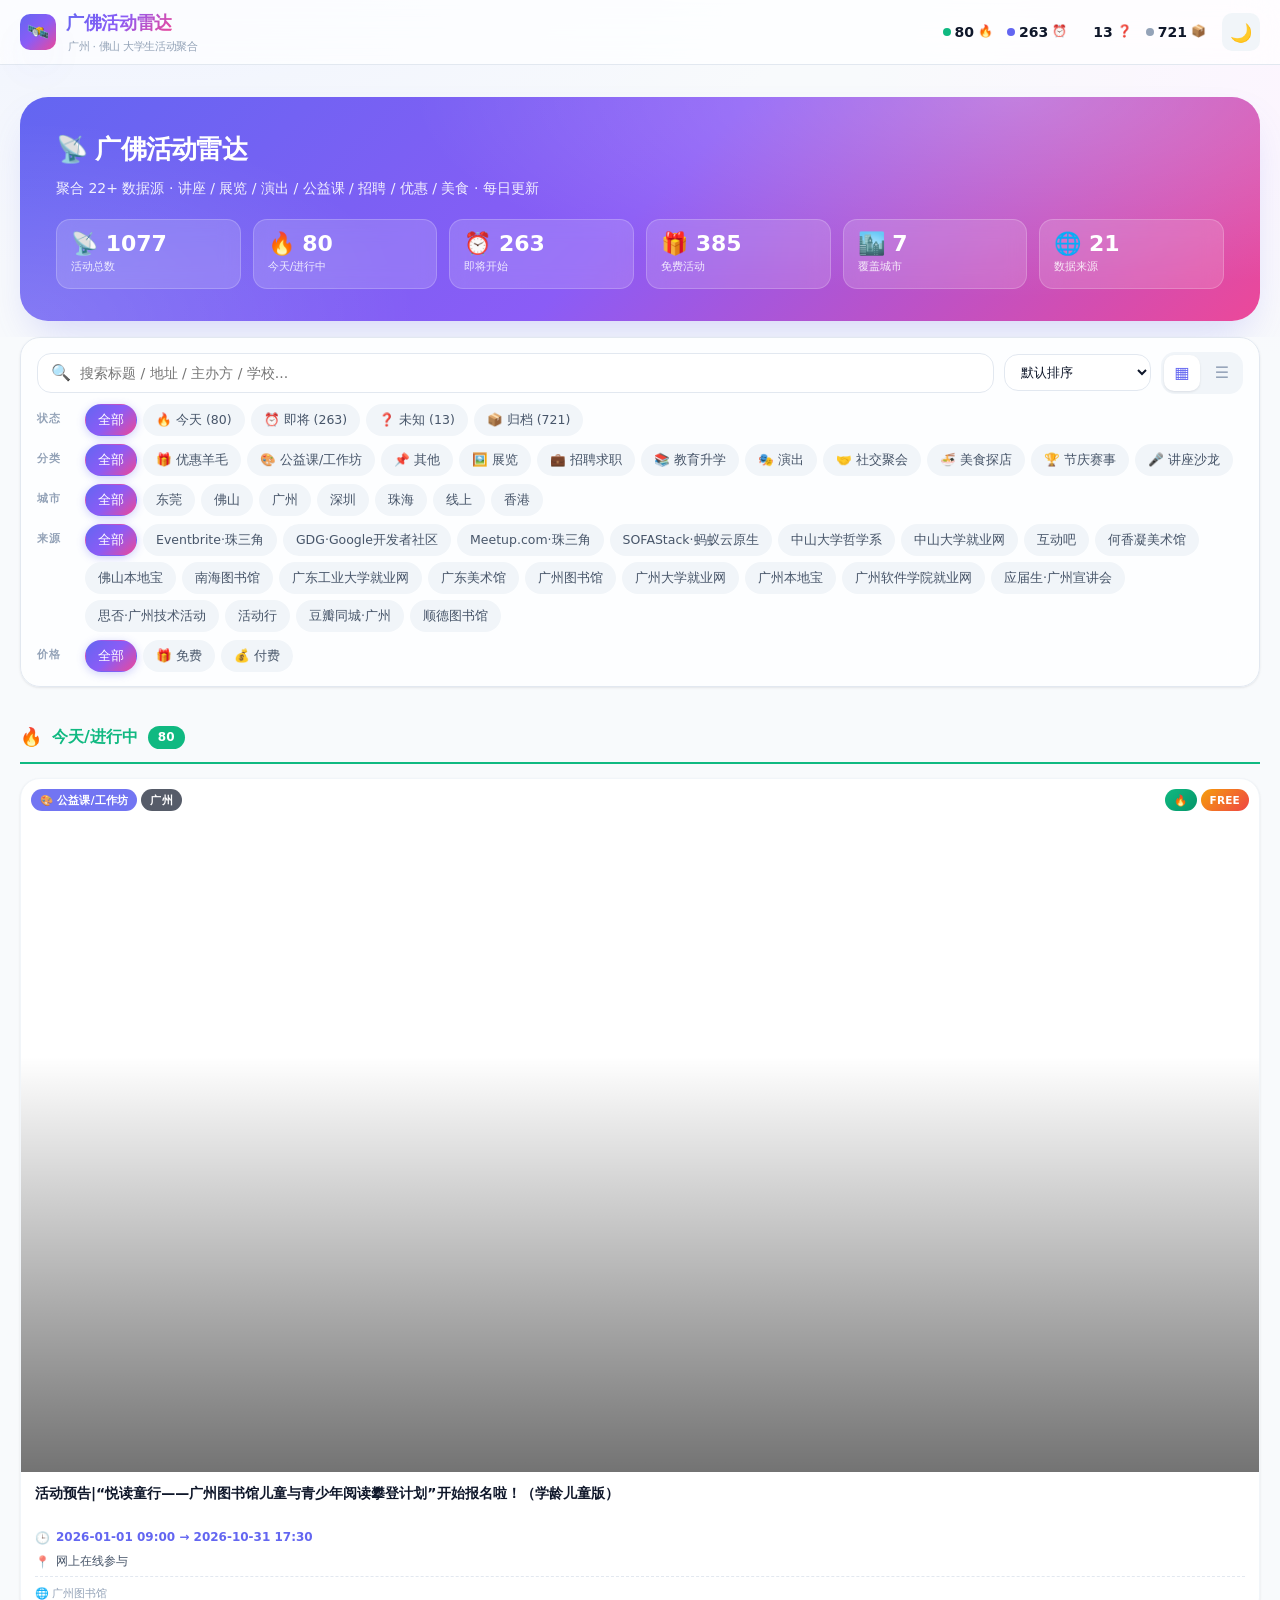
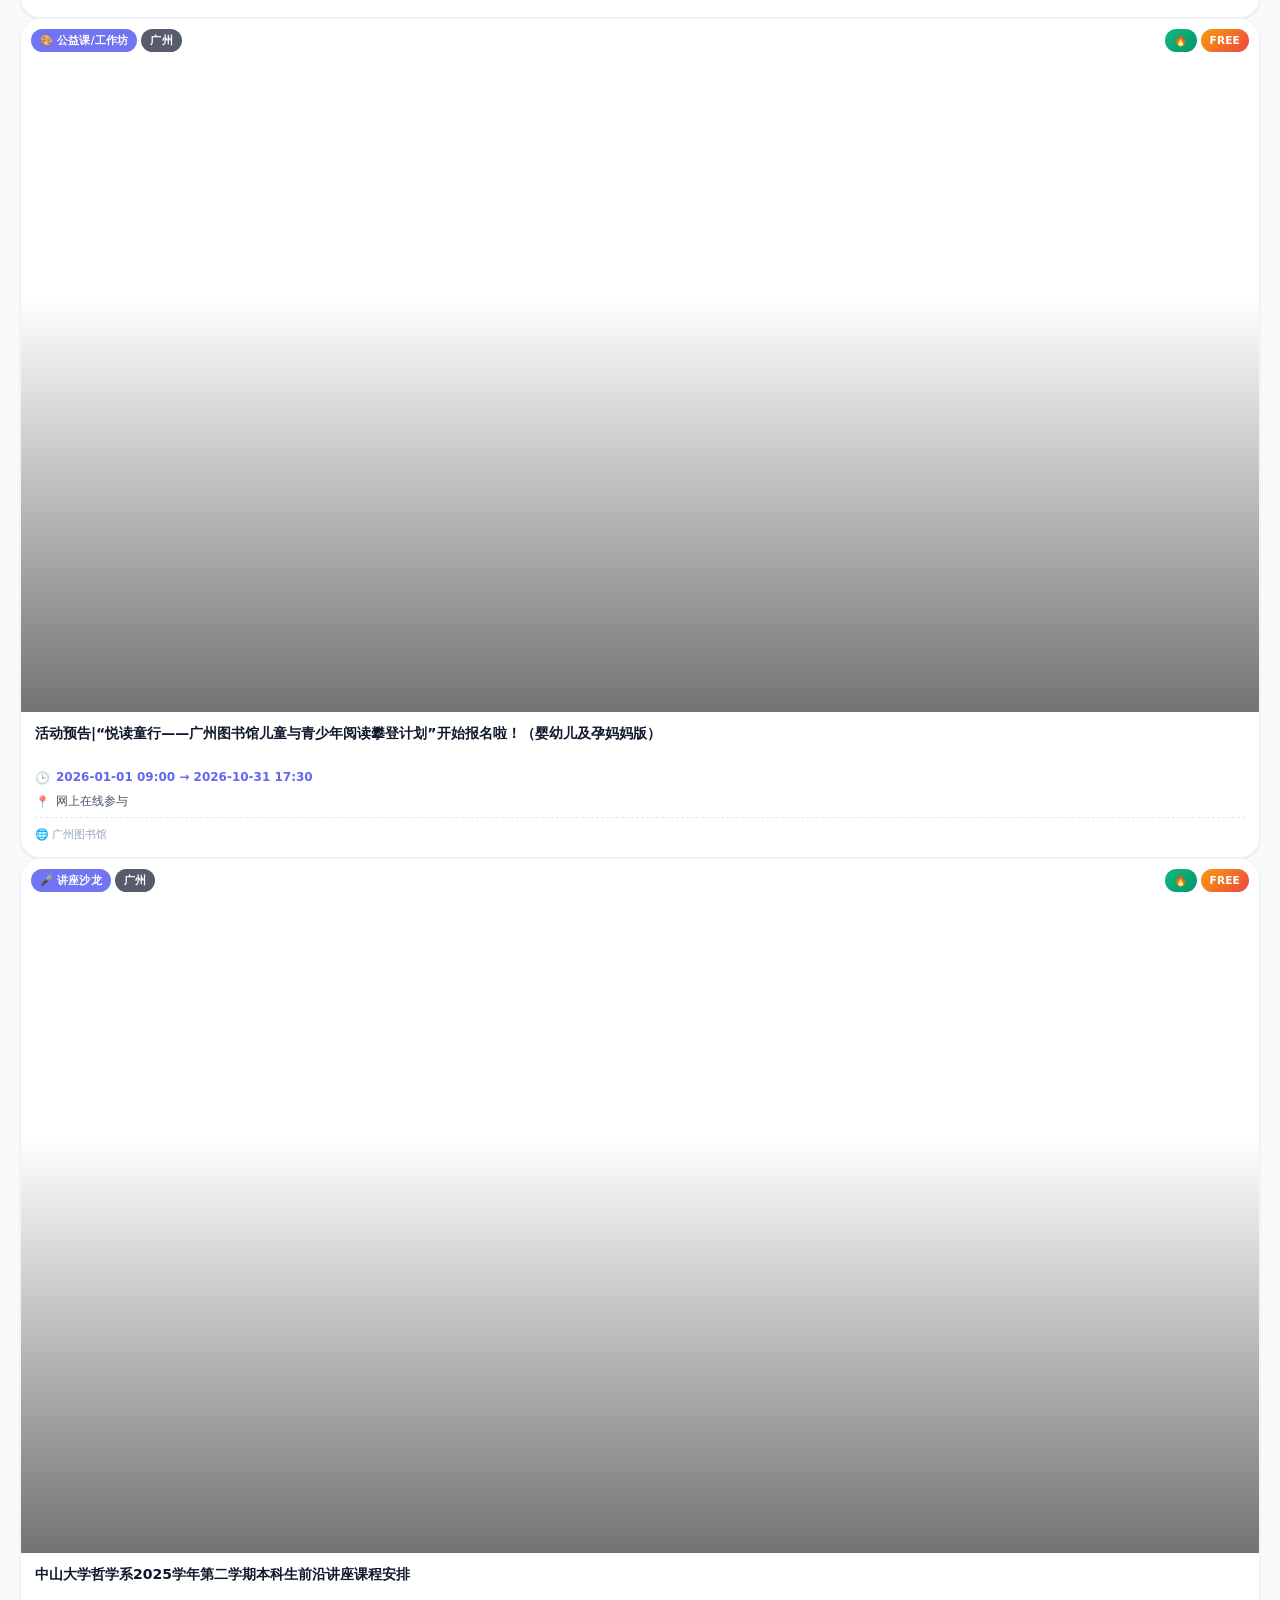
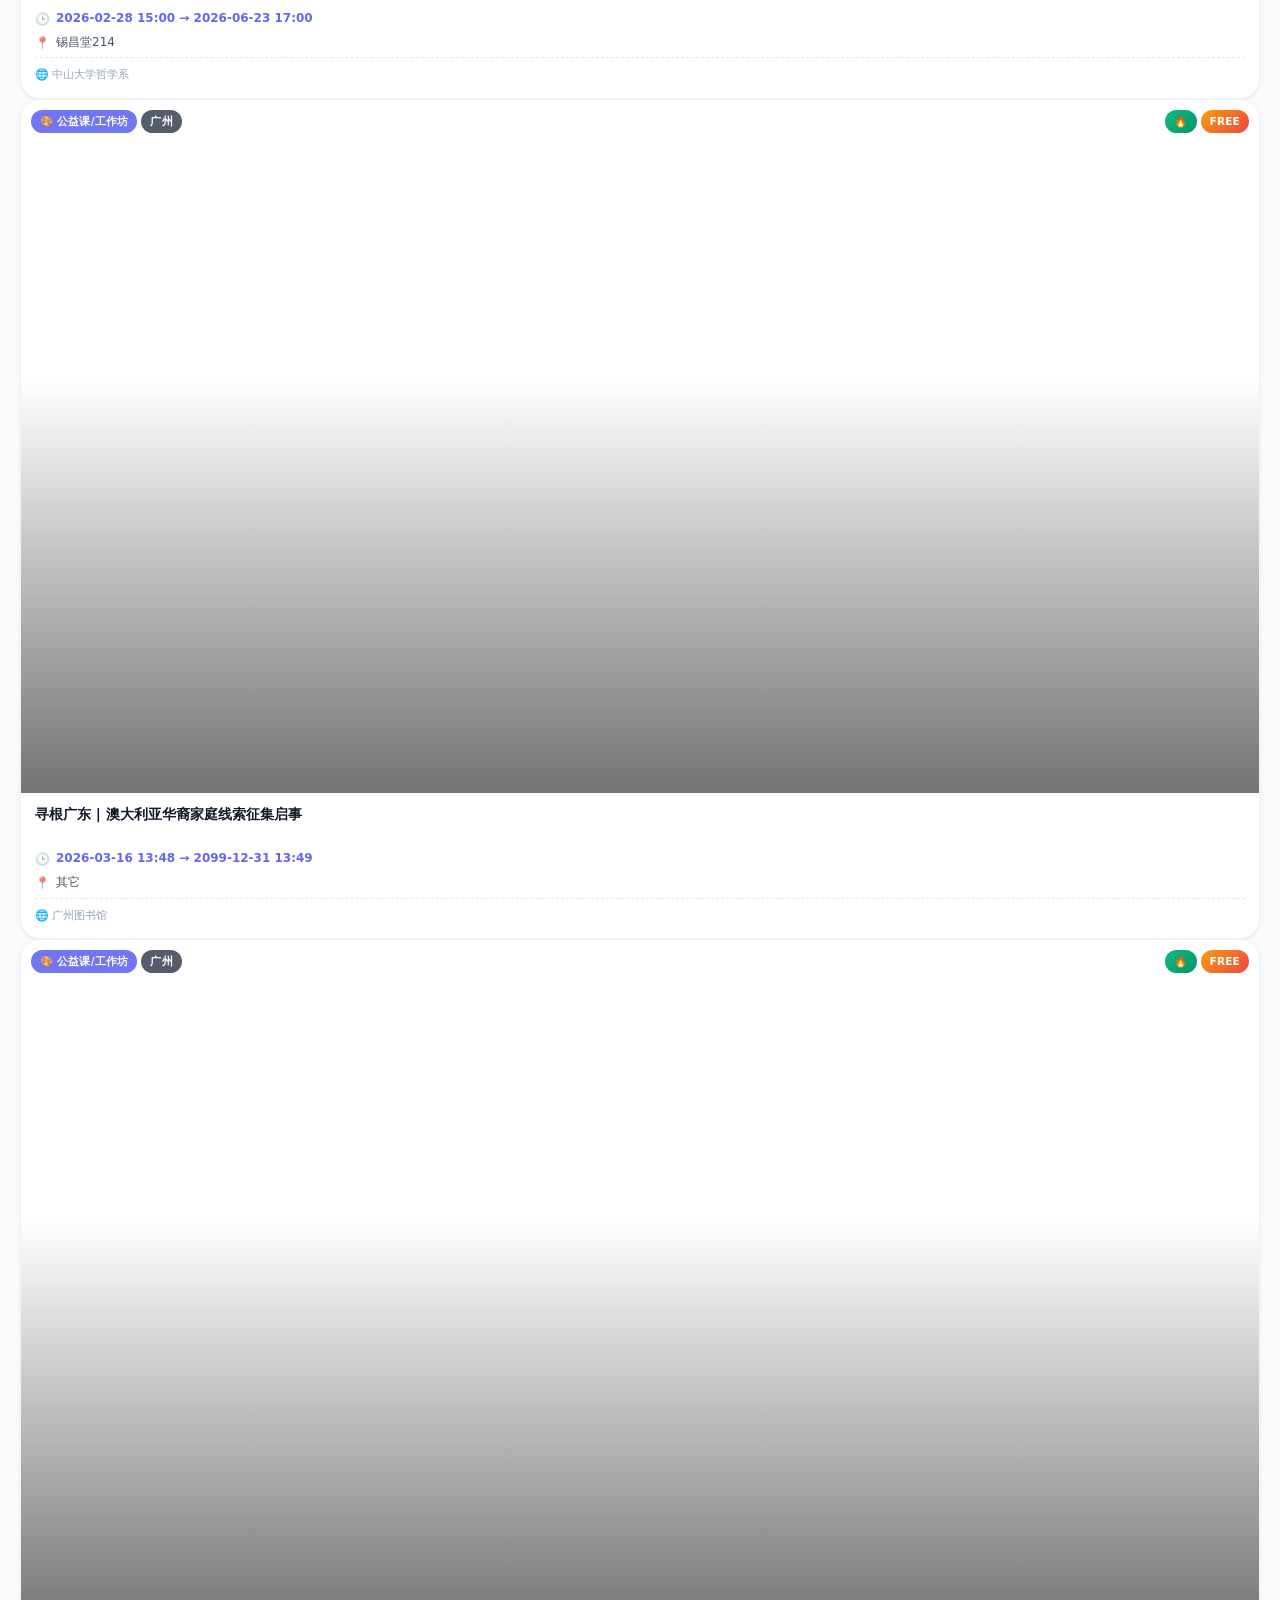
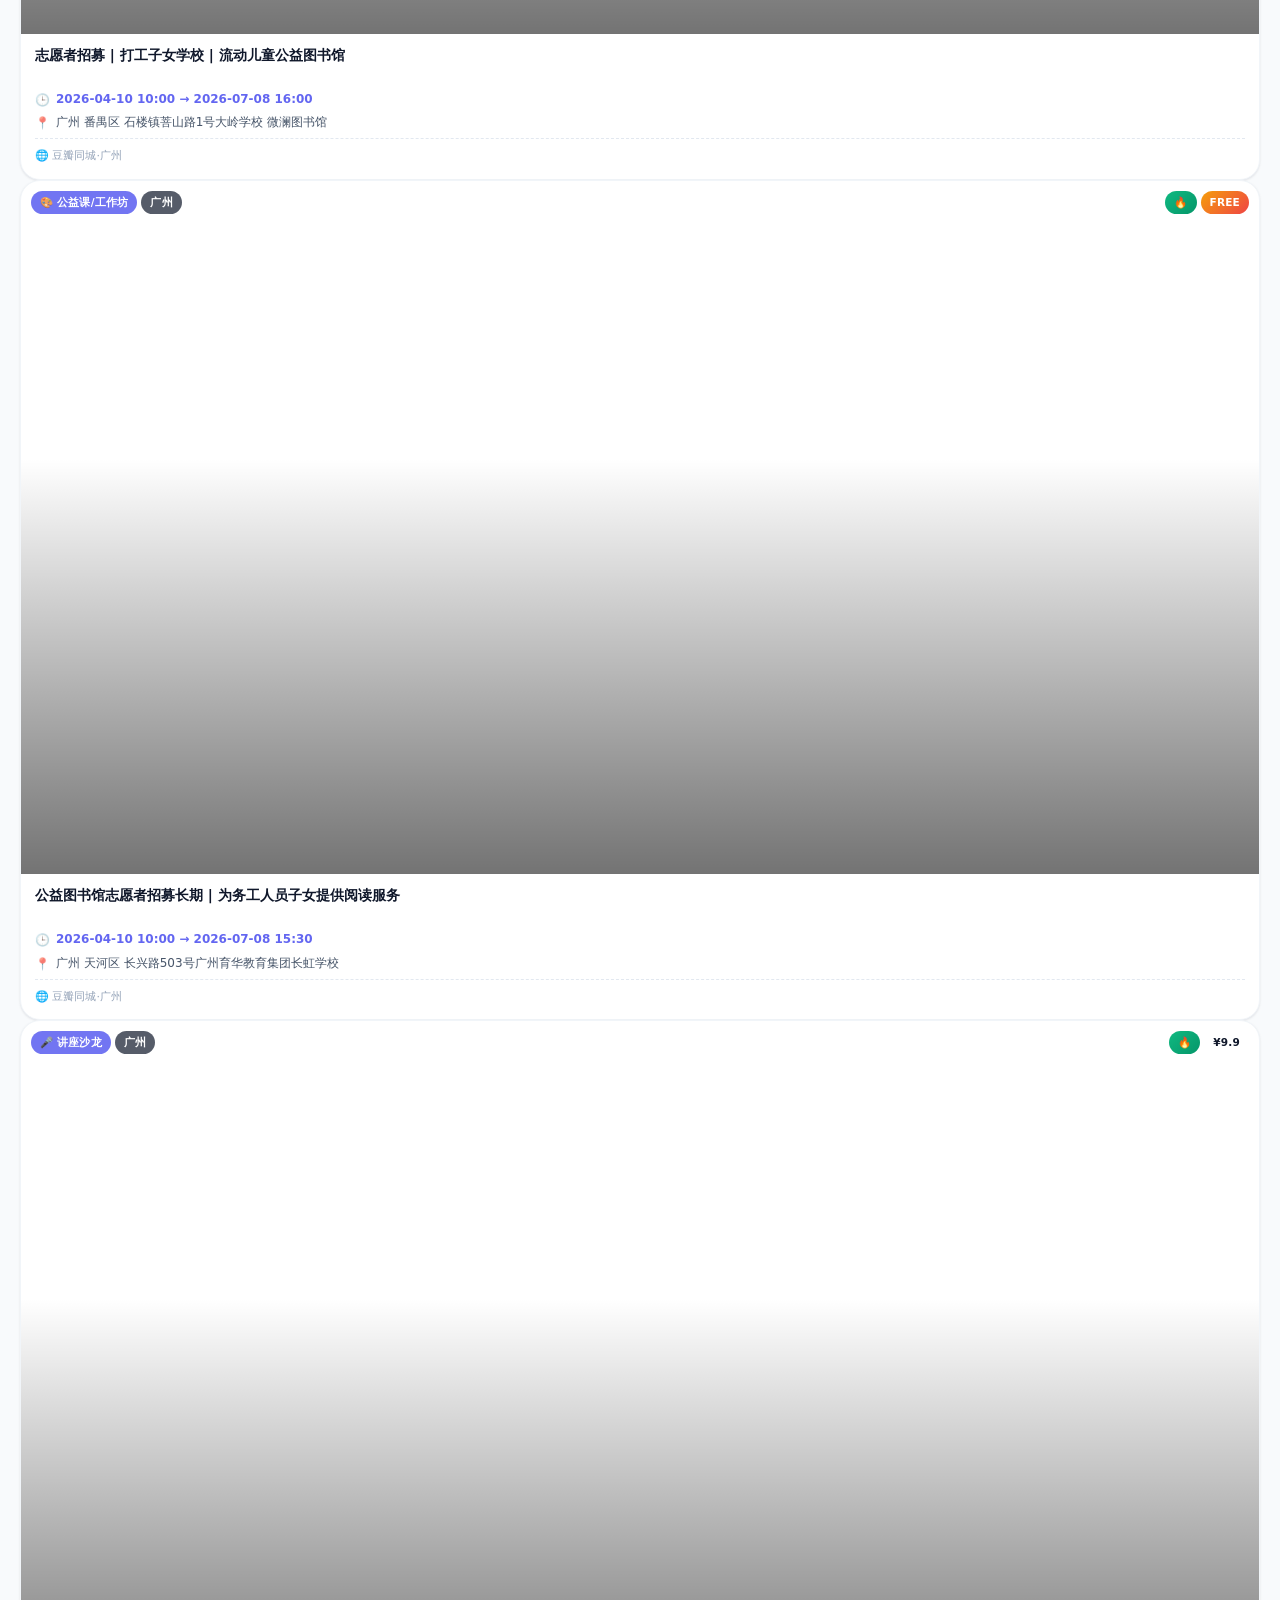
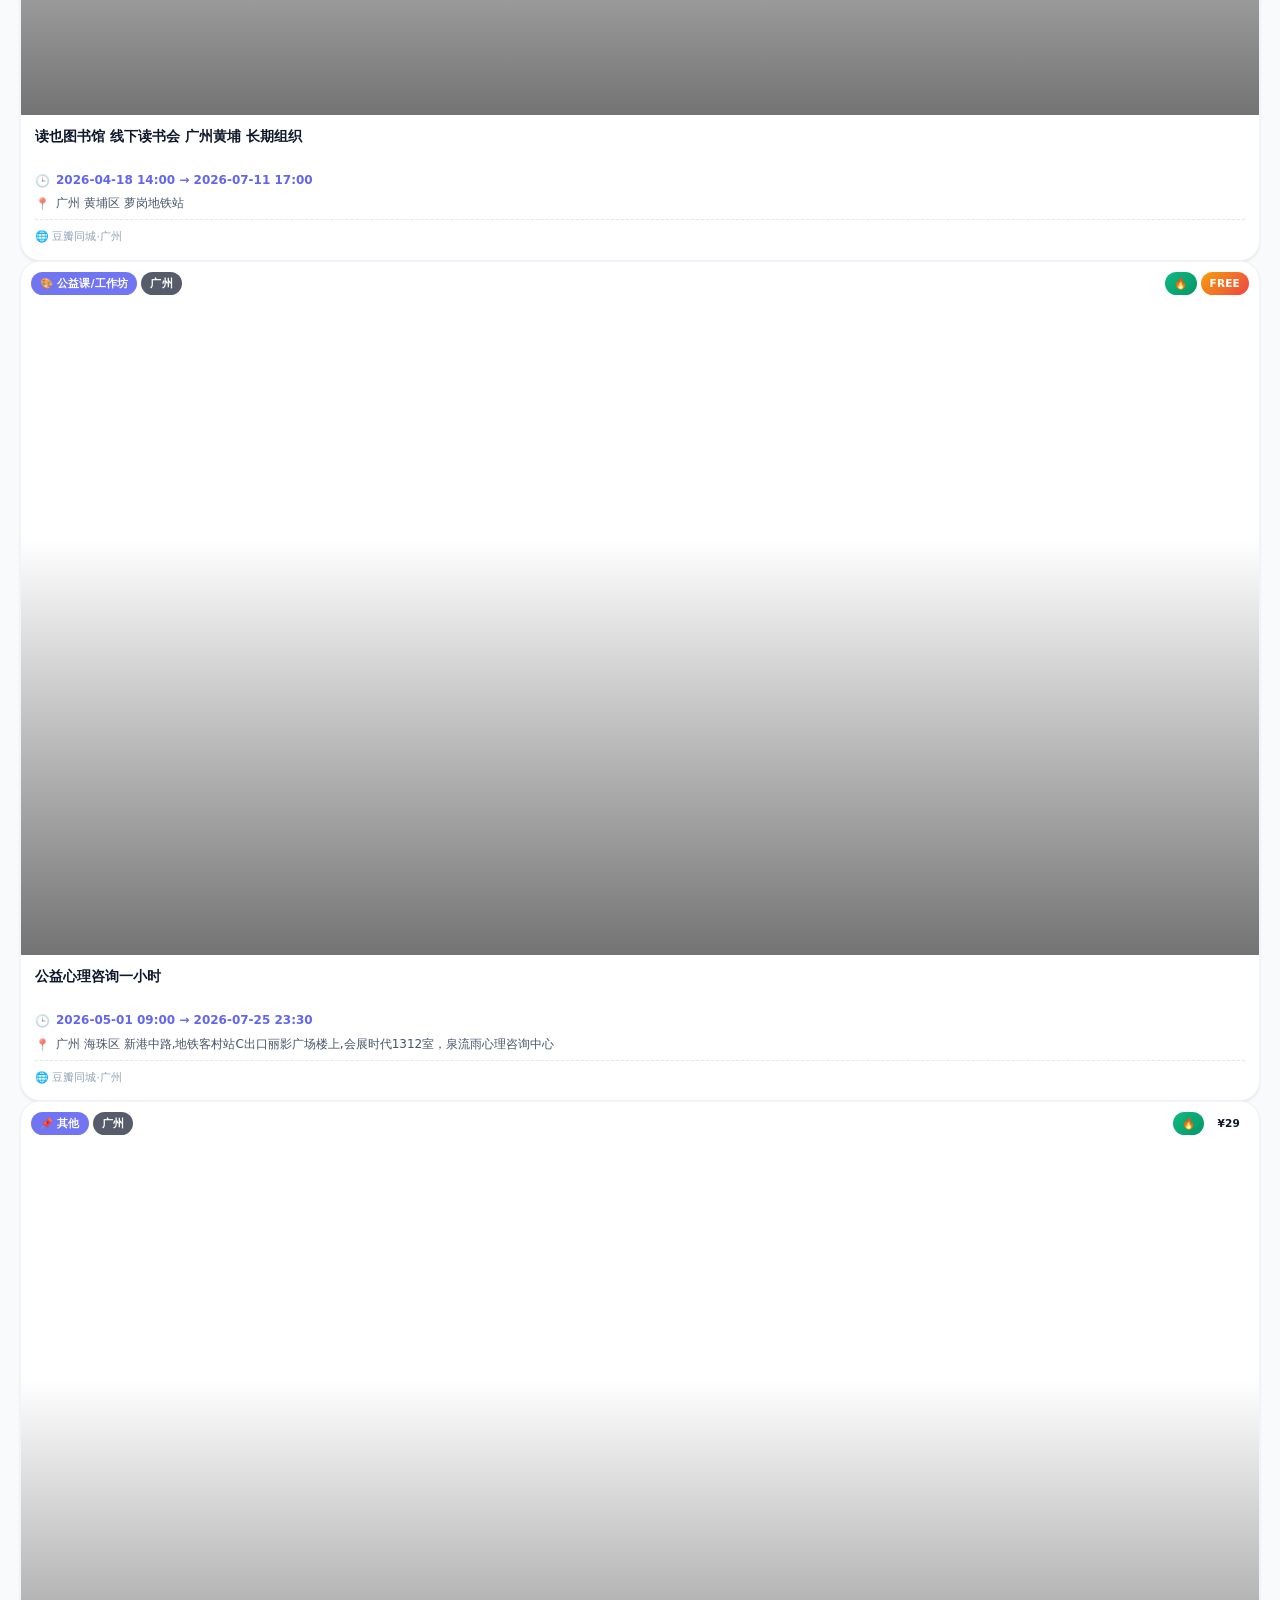
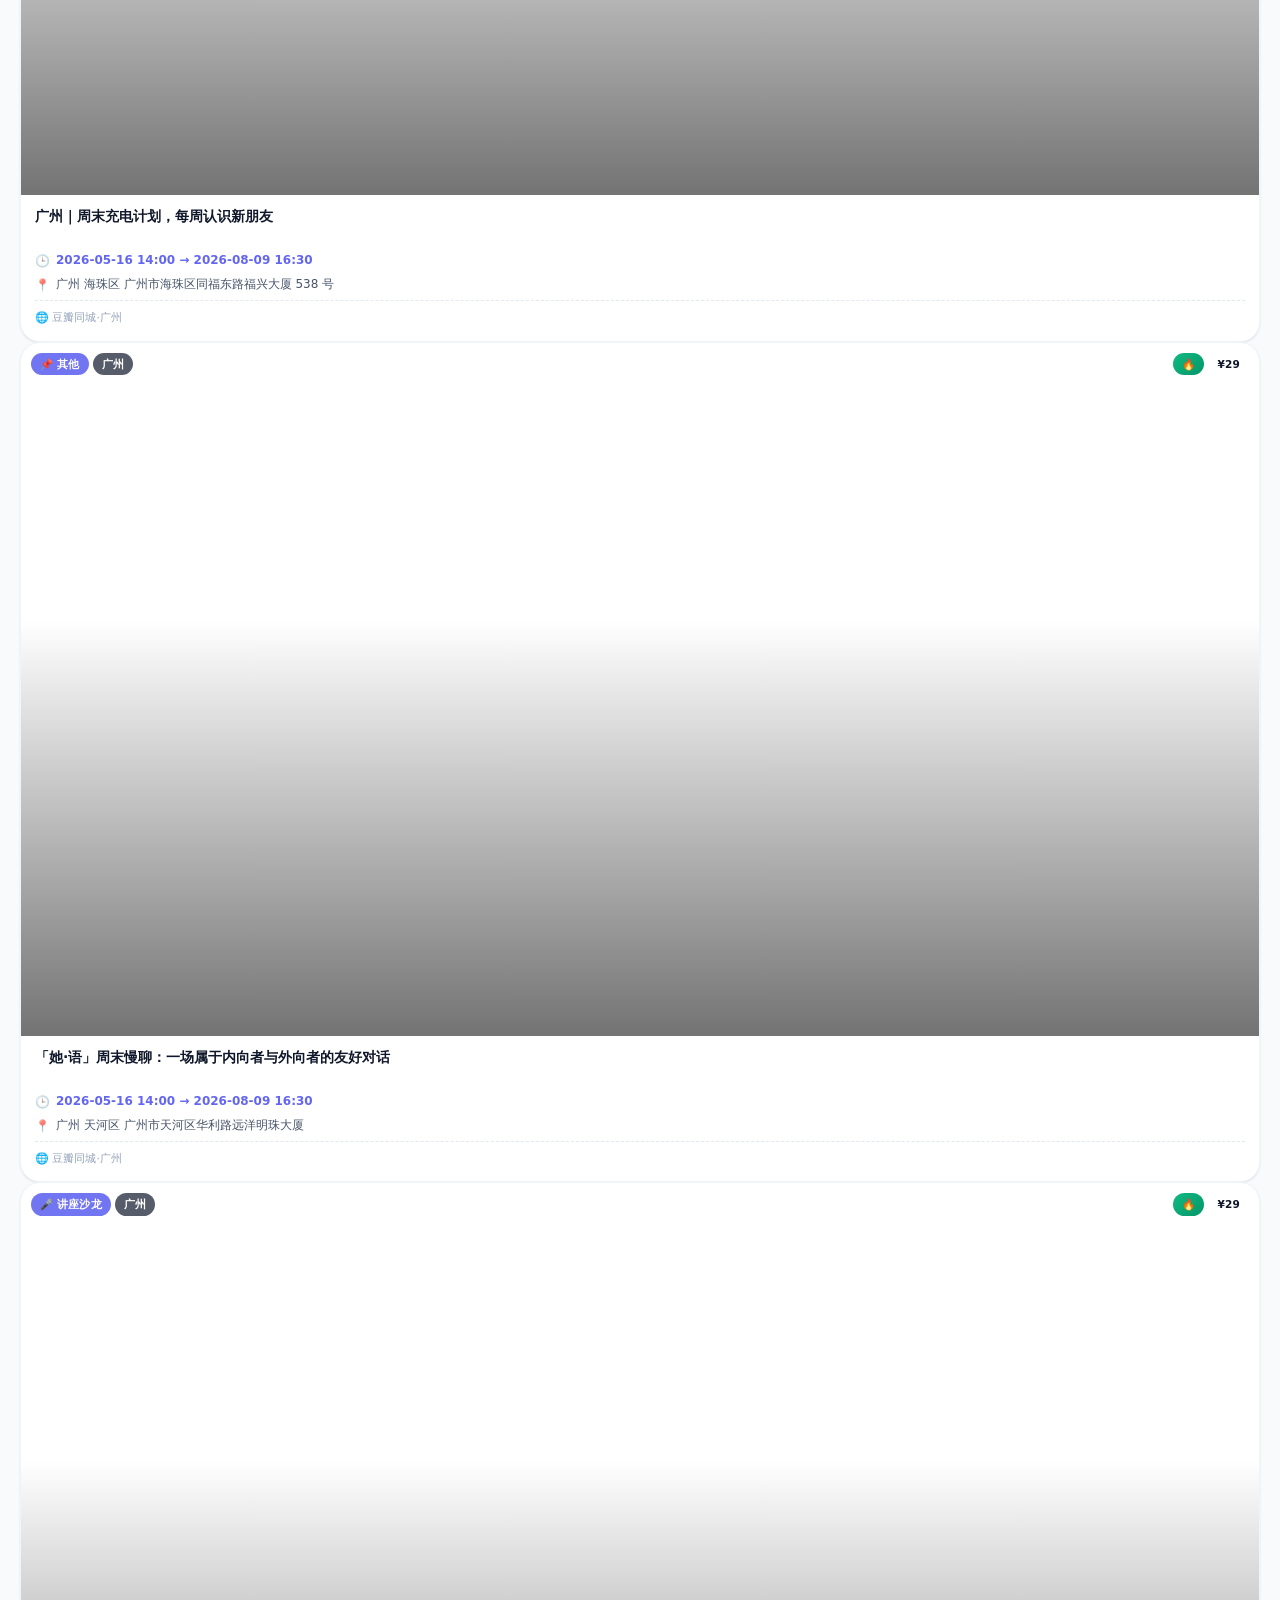
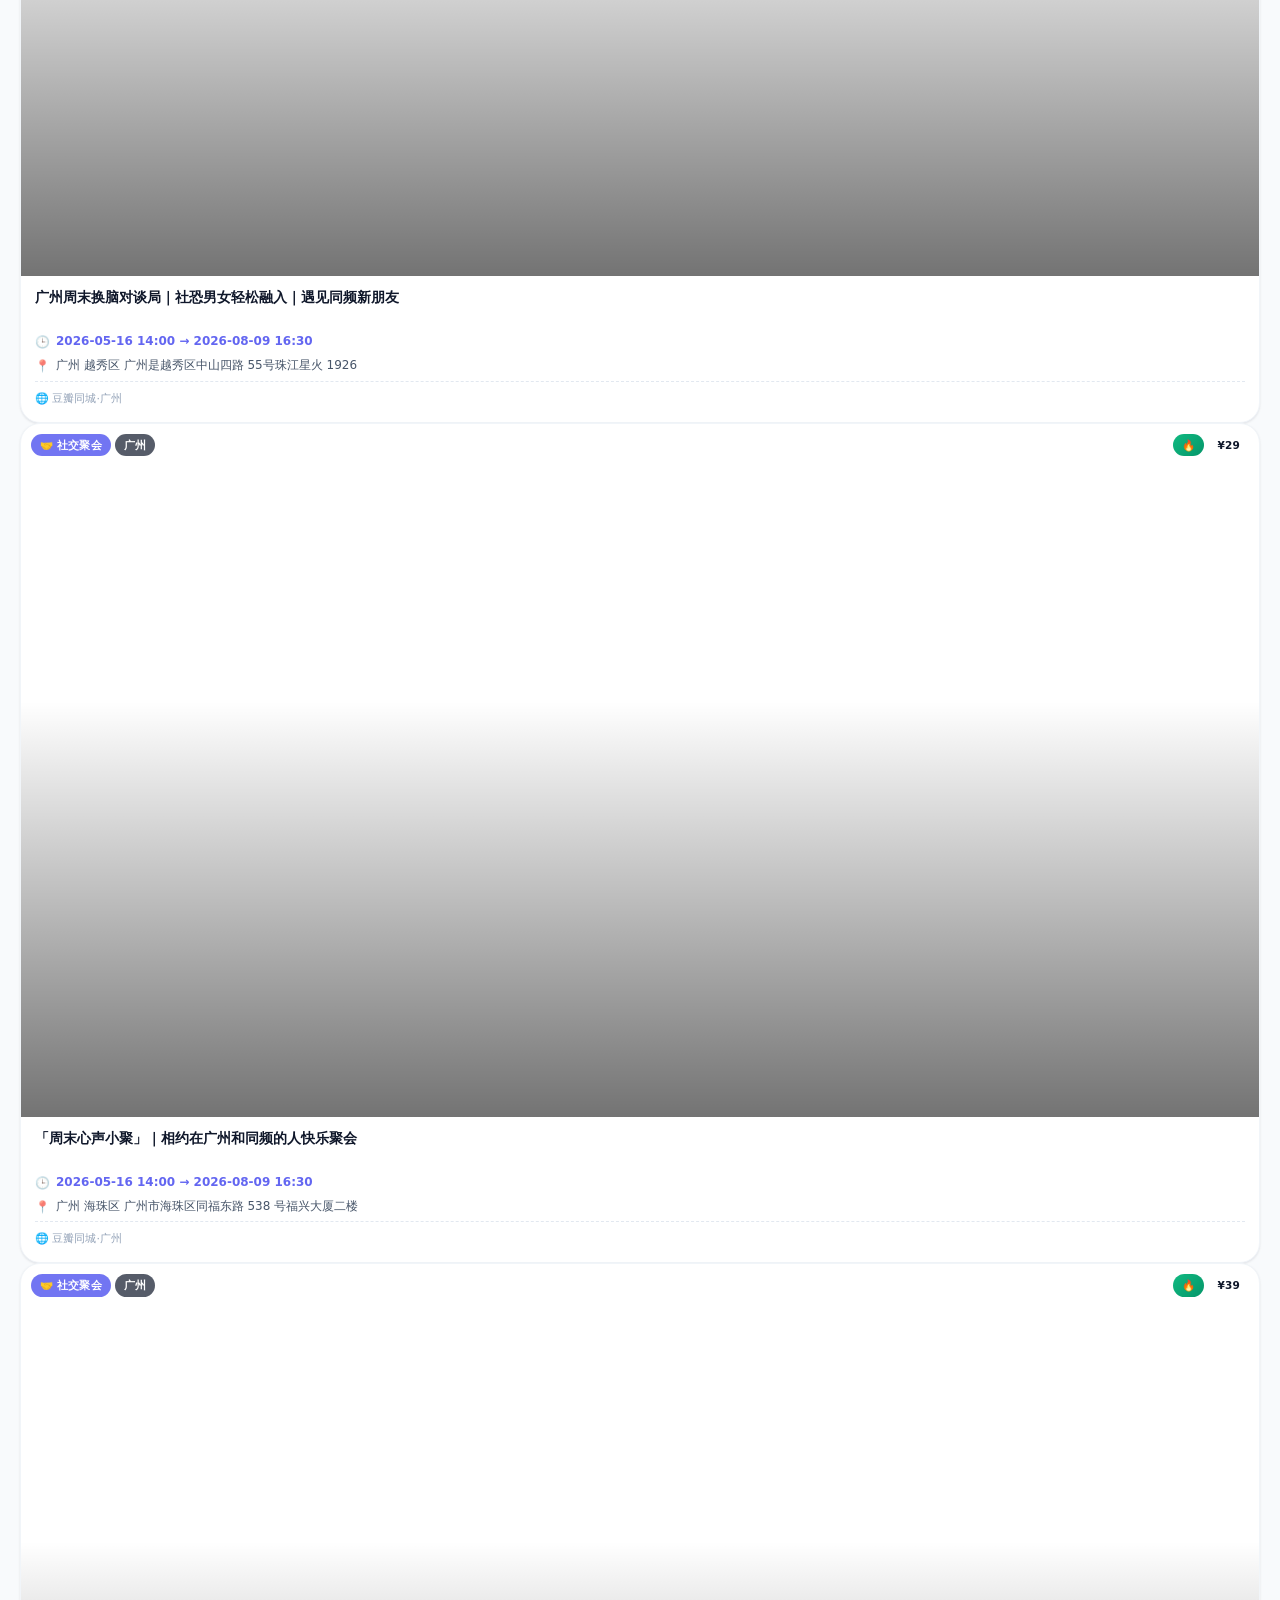
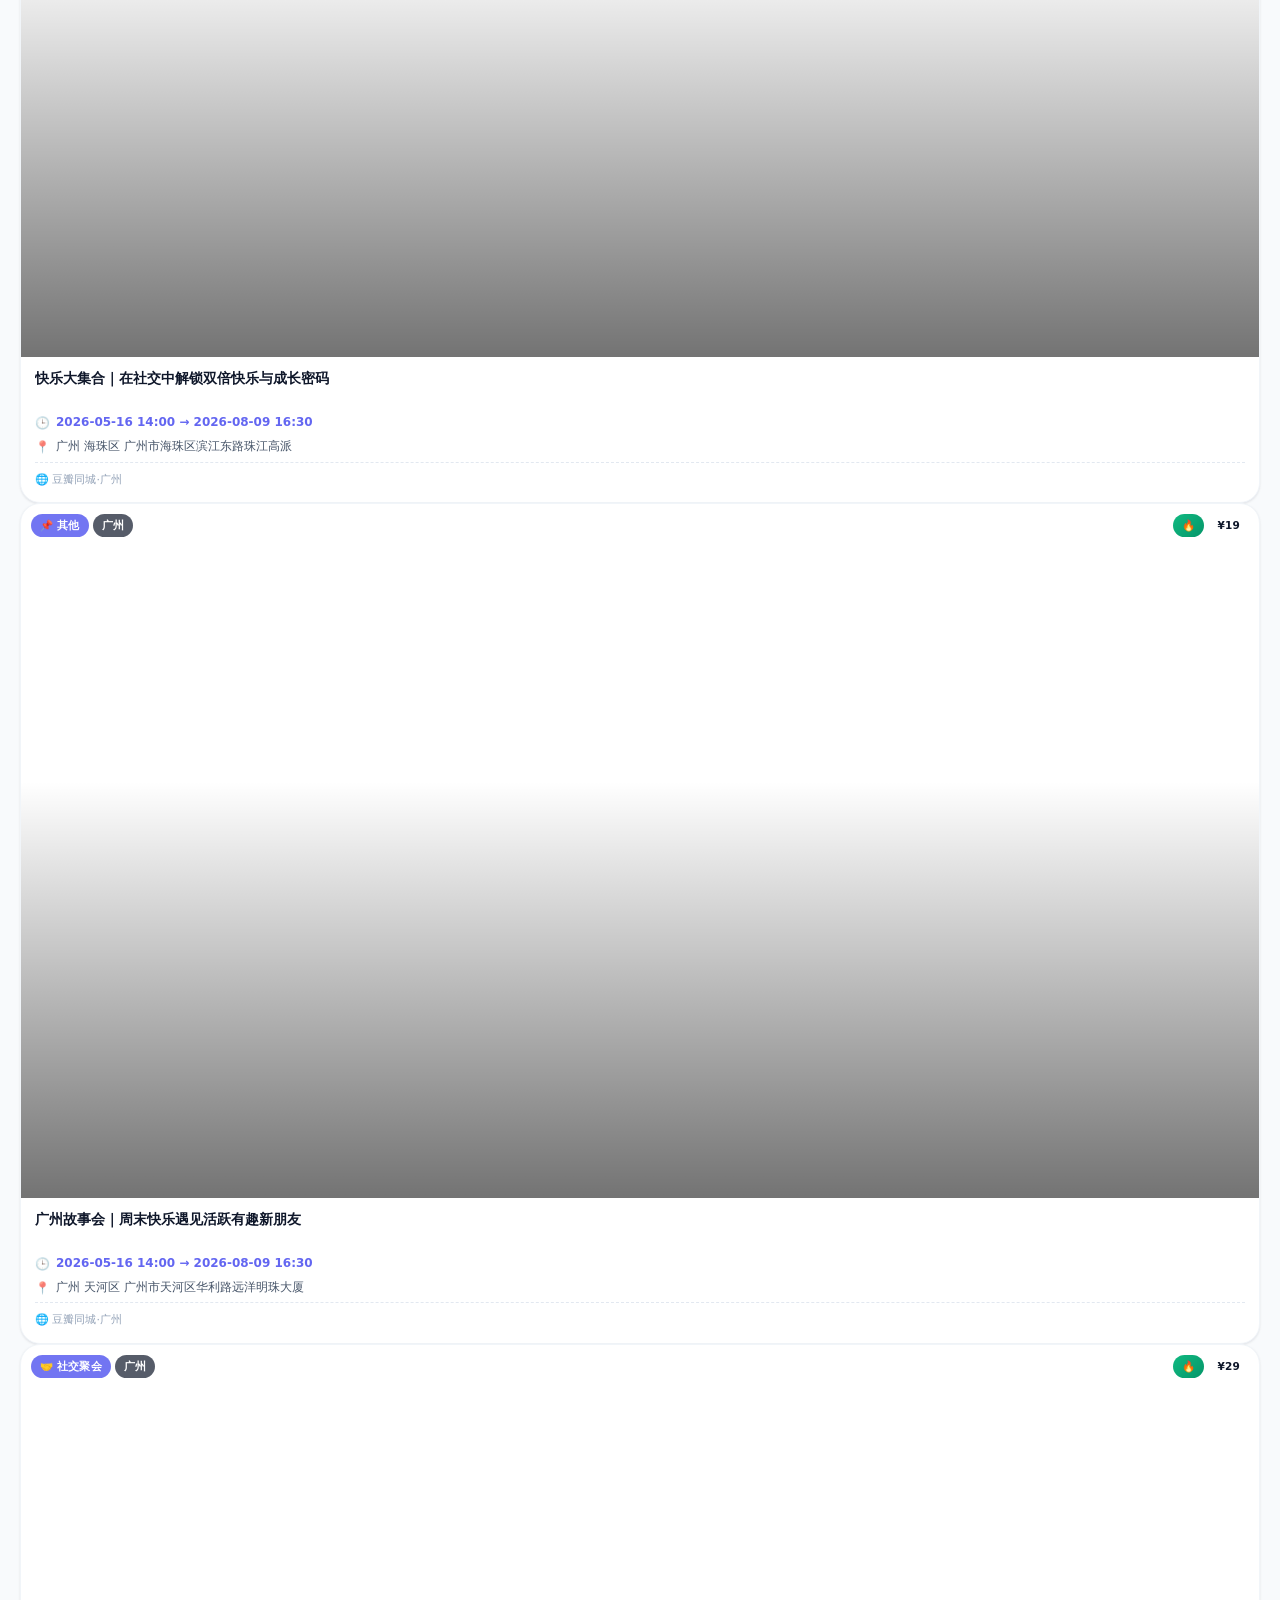
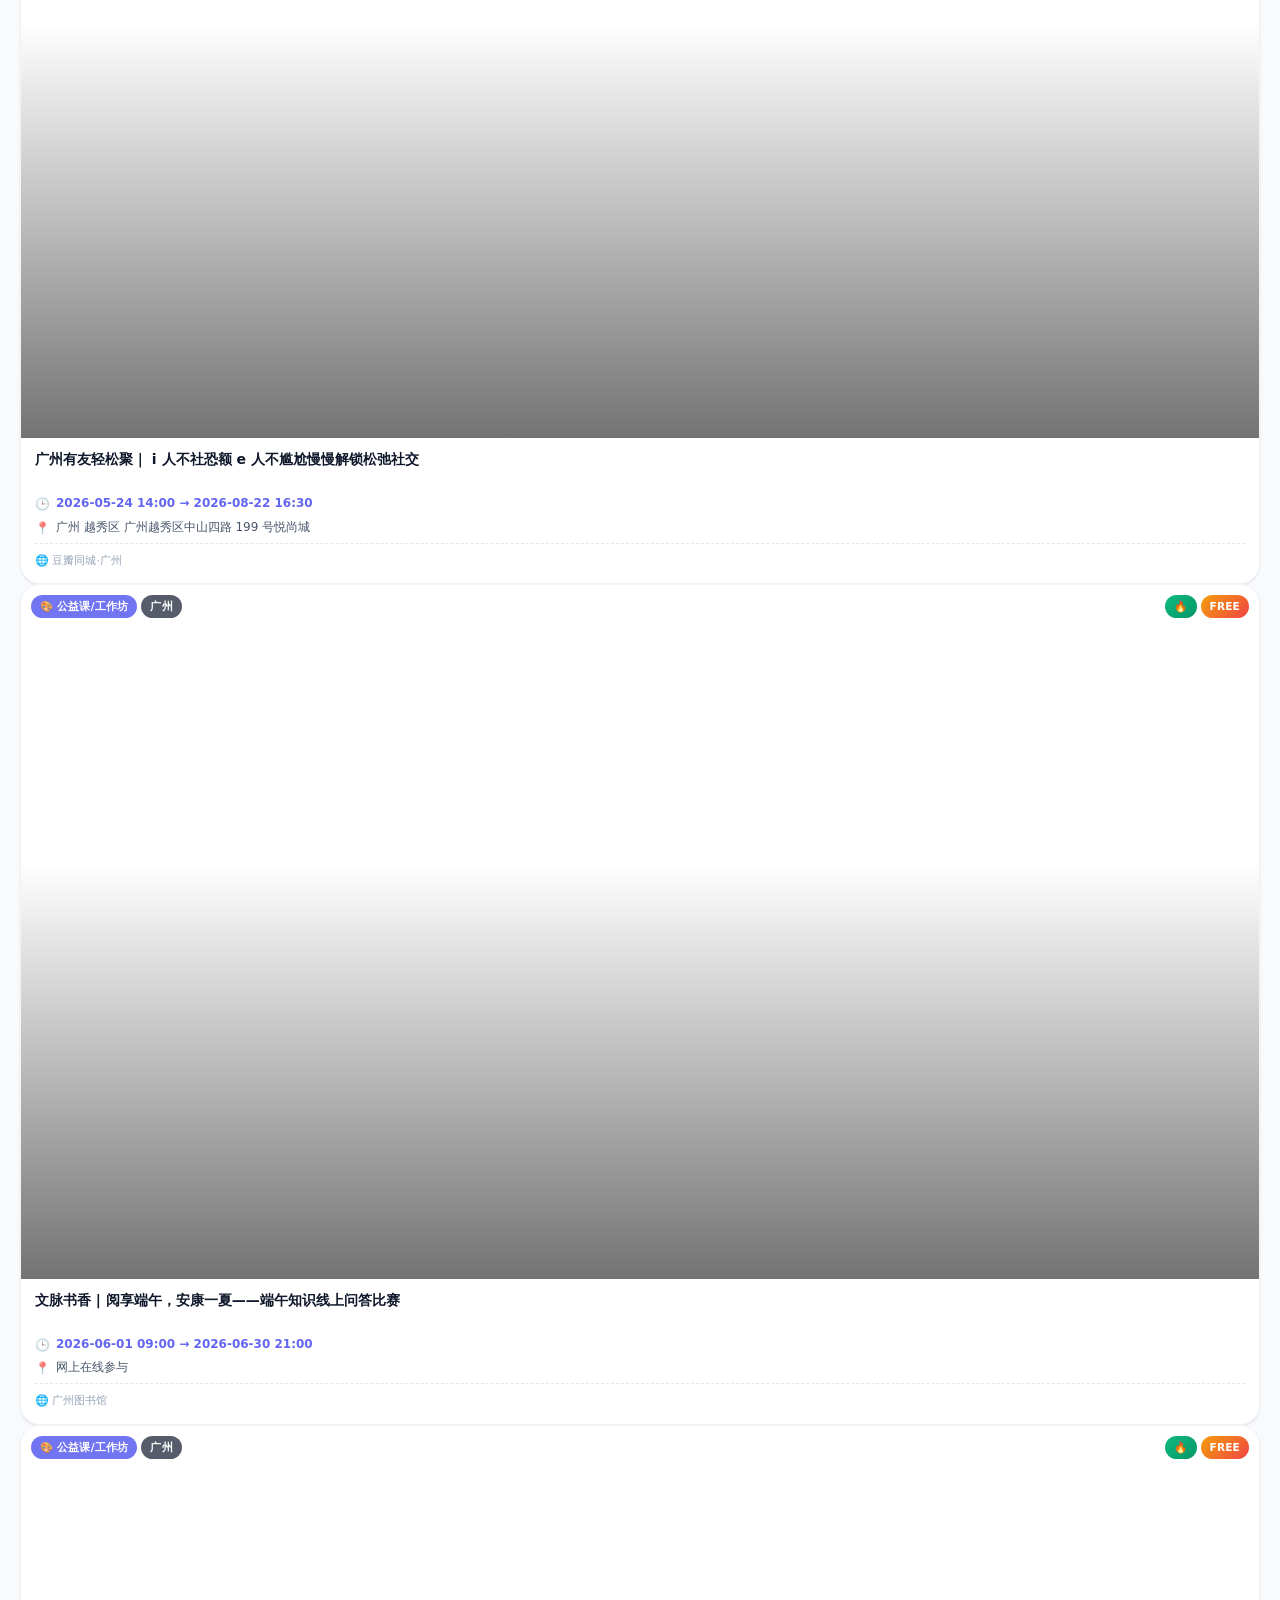
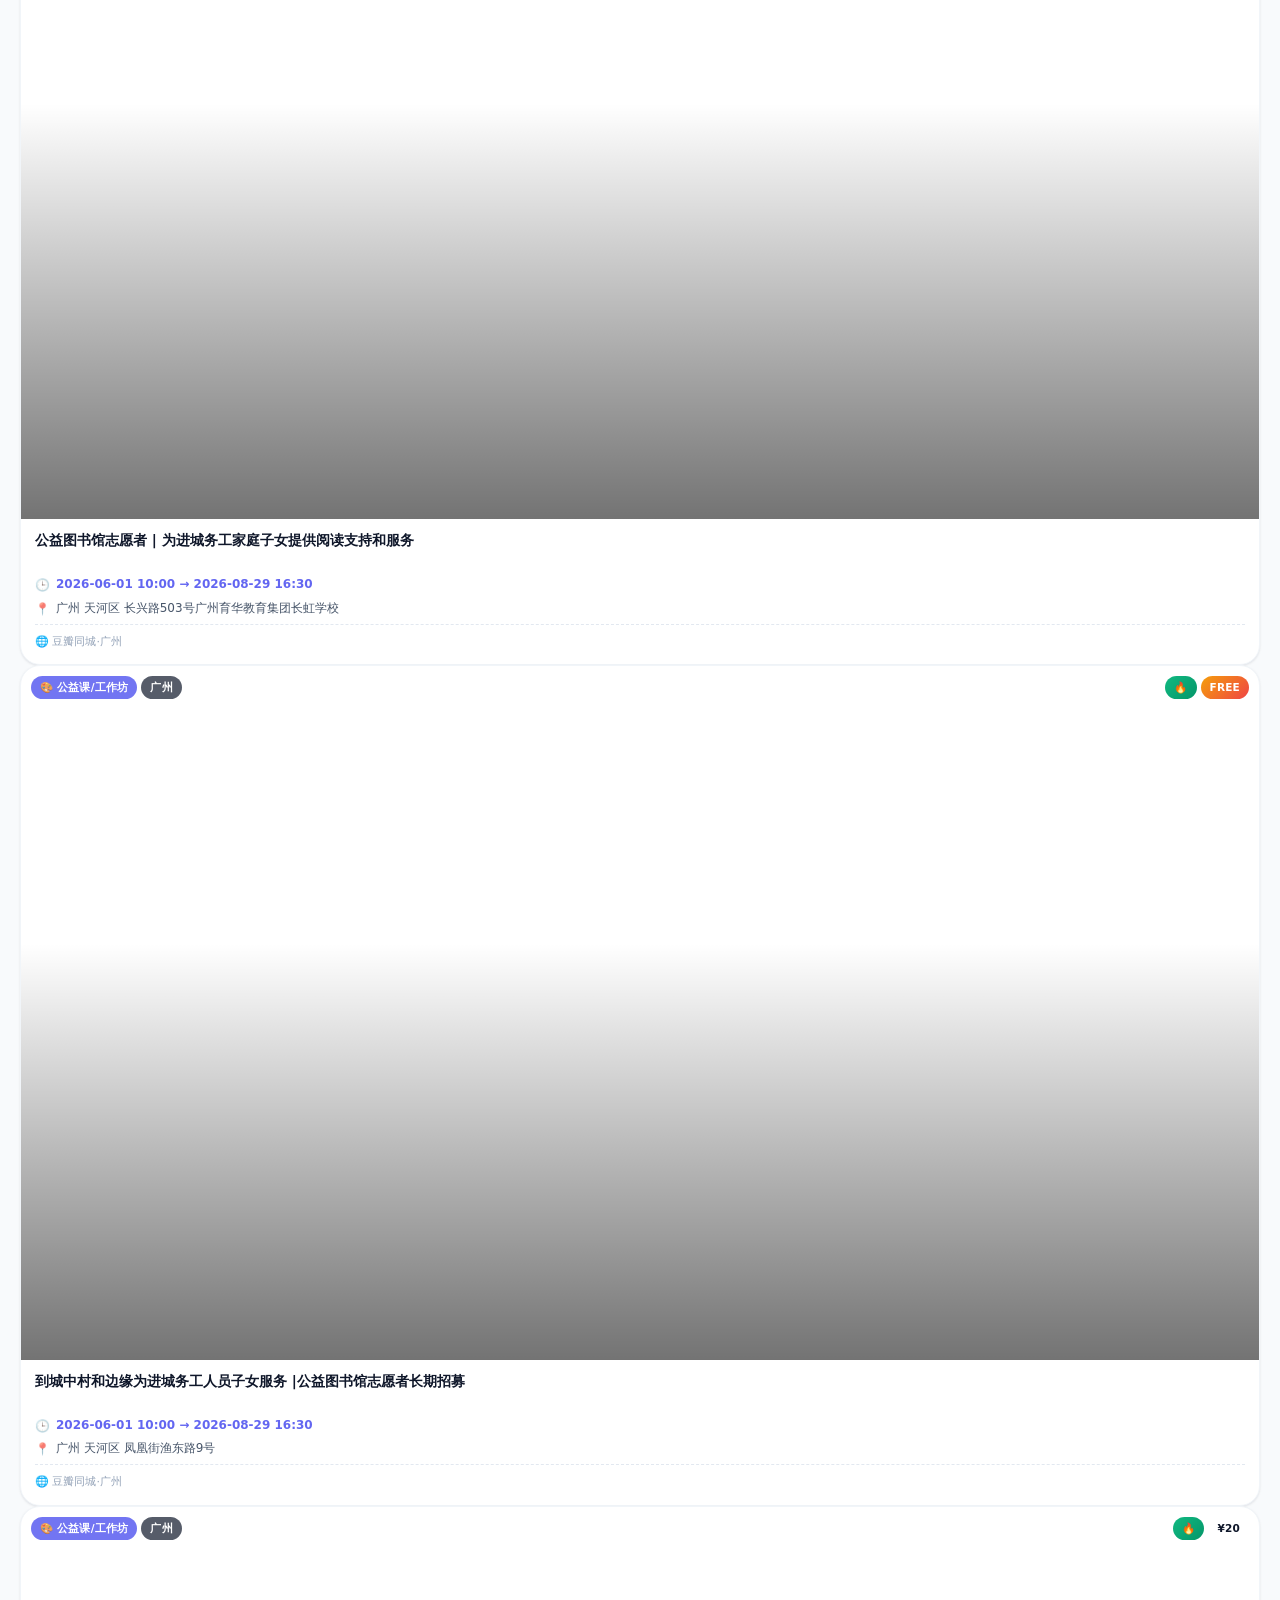
==== public/index.html @ 86159c34 "chore: 更新活动数据并添加本地开发服务 1. 新增本地开发服务器serve.py，支持端口自动避让、静态文件服务 2. 新增数据同步脚本sync_data.py，实现活动数据合并与静态资源分发 " ====
<!DOCTYPE html>
<html lang="zh-CN">
<head>
<meta charset="utf-8">
<meta name="viewport" content="width=device-width, initial-scale=1, viewport-fit=cover">
<meta name="theme-color" content="#6366f1">
<meta name="description" content="广州佛山大学生活动聚合雷达 - 讲座 / 展览 / 演出 / 公益课 / 招聘 / 优惠 一站搞定">
<title>广佛活动雷达 · 广州佛山大学生活动聚合</title>
<link rel="icon" href="assets/icons/favicon.svg" type="image/svg+xml">
<link rel="apple-touch-icon" href="assets/icons/icon-192.png">
<link rel="manifest" href="manifest.webmanifest">
<link rel="stylesheet" href="css/style.css">
</head>
<body>

<!-- ============ Header ============ -->
<header class="header" id="header">
  <div class="header-inner">
    <div class="brand">
      <div class="brand-logo">🛰️</div>
      <div>
        <span class="brand-text">广佛活动雷达</span>
        <div class="brand-sub">广州 · 佛山 大学生活动聚合</div>
      </div>
    </div>
    <div class="header-stats" id="headerStats"></div>
    <button class="theme-toggle" id="themeToggle" aria-label="切换主题">🌙</button>
  </div>
</header>

<!-- ============ Hero ============ -->
<section class="hero">
  <div class="hero-card">
    <h1 class="hero-title">📡 广佛活动雷达</h1>
    <p class="hero-sub">聚合 22+ 数据源 · 讲座 / 展览 / 演出 / 公益课 / 招聘 / 优惠 / 美食 · 每日更新</p>
    <div class="hero-stats" id="heroStats"></div>
  </div>
</section>

<!-- ============ Toolbar ============ -->
<div class="toolbar">
  <div class="toolbar-inner">
    <div class="search-row">
      <div class="search-wrap">
        <span class="search-icon">🔍</span>
        <input class="search" id="search" placeholder="搜索标题 / 地址 / 主办方 / 学校..." autocomplete="off">
        <button class="search-clear" id="searchClear" aria-label="清空">✕</button>
      </div>
      <select class="sort-select" id="sortSelect">
        <option value="default">默认排序</option>
        <option value="time-asc">时间 ↑ (近→远)</option>
        <option value="time-desc">时间 ↓ (远→近)</option>
        <option value="price-asc">价格 ↑ (免费优先)</option>
        <option value="title">标题 A-Z</option>
      </select>
      <div class="view-toggle">
        <button class="view-btn active" data-view="grid" aria-label="网格视图">▦</button>
        <button class="view-btn" data-view="list" aria-label="列表视图">☰</button>
      </div>
    </div>
    <button class="filter-toggle" id="filterToggle">☰ 筛选</button>
    <div class="filter-grid" id="filterGrid">
      <div class="filter-row">
        <span class="filter-label">状态</span>
        <div class="chips" id="chipsStatus"></div>
      </div>
      <div class="filter-row">
        <span class="filter-label">分类</span>
        <div class="chips" id="chipsCat"></div>
      </div>
      <div class="filter-row">
        <span class="filter-label">城市</span>
        <div class="chips" id="chipsCity"></div>
      </div>
      <div class="filter-row">
        <span class="filter-label">来源</span>
        <div class="chips" id="chipsSrc"></div>
      </div>
      <div class="filter-row">
        <span class="filter-label">价格</span>
        <div class="chips" id="chipsPrice"></div>
      </div>
    </div>
  </div>
</div>

<!-- ============ Main ============ -->
<main class="main">
  <div id="container">
    <div class="loading">
      <div class="spinner"></div>
      <div>📡 正在加载活动数据…</div>
    </div>
  </div>
</main>

<!-- ============ Footer ============ -->
<footer class="footer">
  <div>广佛活动雷达 · 数据来源于各公开站点 · 仅供学习交流</div>
  <div style="margin-top:4px">共 <b id="footTotal">0</b> 条活动 · 最近更新 <span id="footUpdated">-</span></div>
</footer>

<!-- ============ FAB ============ -->
<button class="fab" id="fab" aria-label="回到顶部">↑</button>

<!-- ============ Modal ============ -->
<div class="modal-overlay" id="modalOverlay">
  <div class="modal" id="modal">
    <div class="modal-poster" id="modalPoster">
      <button class="modal-close" id="modalClose" aria-label="关闭">✕</button>
    </div>
    <div class="modal-body" id="modalBody"></div>
  </div>
</div>

<script src="js/app.js"></script>
</body>
</html>
---- public/css/style.css ----
/* ============================================================
   广佛活动雷达 · Design System
   ============================================================ */

:root {
  /* Brand palette */
  --brand: #6366f1;
  --brand-2: #8b5cf6;
  --brand-3: #ec4899;
  --brand-grad: linear-gradient(135deg, #6366f1 0%, #8b5cf6 50%, #ec4899 100%);
  --brand-soft: linear-gradient(135deg, #eef2ff 0%, #f5f3ff 100%);

  /* Status colors */
  --today: #10b981;
  --upcoming: #6366f1;
  --archived: #94a3b8;
  --unknown: #f59e0b;

  /* Category colors */
  --cat-lecture: #6366f1;
  --cat-exhibit: #8b5cf6;
  --cat-show: #ec4899;
  --cat-workshop: #10b981;
  --cat-deal: #f59e0b;
  --cat-food: #ef4444;
  --cat-job: #0ea5e9;
  --cat-edu: #14b8a6;
  --cat-fest: #f43f5e;
  --cat-social: #a855f7;
  --cat-other: #64748b;

  /* Light theme surfaces */
  --bg: #f8fafc;
  --bg-grad: radial-gradient(1200px 600px at 10% -10%, #eef2ff 0%, transparent 60%),
             radial-gradient(1000px 500px at 110% 10%, #fdf4ff 0%, transparent 55%),
             #f8fafc;
  --surface: #ffffff;
  --surface-2: #f1f5f9;
  --surface-glass: rgba(255, 255, 255, 0.72);
  --text: #0f172a;
  --text-2: #475569;
  --muted: #94a3b8;
  --line: #e2e8f0;
  --line-2: #f1f5f9;
  --shadow-sm: 0 1px 2px rgba(15, 23, 42, 0.04), 0 1px 3px rgba(15, 23, 42, 0.06);
  --shadow: 0 4px 6px -1px rgba(15, 23, 42, 0.06), 0 2px 4px -2px rgba(15, 23, 42, 0.05);
  --shadow-lg: 0 10px 25px -5px rgba(15, 23, 42, 0.10), 0 8px 10px -6px rgba(15, 23, 42, 0.06);
  --shadow-xl: 0 20px 40px -12px rgba(99, 102, 241, 0.25);

  /* Sizing */
  --radius-sm: 8px;
  --radius: 14px;
  --radius-lg: 20px;
  --radius-xl: 28px;
  --maxw: 1440px;
  --header-h: 64px;

  --transition: 0.2s cubic-bezier(0.4, 0, 0.2, 1);
}

@media (prefers-color-scheme: dark) {
  :root {
    --bg: #0a0e1a;
    --bg-grad: radial-gradient(1200px 600px at 10% -10%, #1e1b4b 0%, transparent 60%),
               radial-gradient(1000px 500px at 110% 10%, #3b0764 0%, transparent 55%),
               #0a0e1a;
    --surface: #131826;
    --surface-2: #1a2030;
    --surface-glass: rgba(19, 24, 38, 0.72);
    --text: #f1f5f9;
    --text-2: #cbd5e1;
    --muted: #64748b;
    --line: #1e293b;
    --line-2: #1a2030;
    --shadow-sm: 0 1px 2px rgba(0, 0, 0, 0.3);
    --shadow: 0 4px 6px -1px rgba(0, 0, 0, 0.4);
    --shadow-lg: 0 10px 25px -5px rgba(0, 0, 0, 0.5);
    --shadow-xl: 0 20px 40px -12px rgba(99, 102, 241, 0.35);
    --brand-soft: linear-gradient(135deg, #1e1b4b 0%, #312e81 100%);
  }
}

/* Manual dark mode override */
[data-theme="dark"] {
  --bg: #0a0e1a;
  --bg-grad: radial-gradient(1200px 600px at 10% -10%, #1e1b4b 0%, transparent 60%),
             radial-gradient(1000px 500px at 110% 10%, #3b0764 0%, transparent 55%),
             #0a0e1a;
  --surface: #131826;
  --surface-2: #1a2030;
  --surface-glass: rgba(19, 24, 38, 0.72);
  --text: #f1f5f9;
  --text-2: #cbd5e1;
  --muted: #64748b;
  --line: #1e293b;
  --line-2: #1a2030;
  --shadow-sm: 0 1px 2px rgba(0, 0, 0, 0.3);
  --shadow: 0 4px 6px -1px rgba(0, 0, 0, 0.4);
  --shadow-lg: 0 10px 25px -5px rgba(0, 0, 0, 0.5);
  --shadow-xl: 0 20px 40px -12px rgba(99, 102, 241, 0.35);
  --brand-soft: linear-gradient(135deg, #1e1b4b 0%, #312e81 100%);
}

[data-theme="light"] {
  --bg: #f8fafc;
  --bg-grad: radial-gradient(1200px 600px at 10% -10%, #eef2ff 0%, transparent 60%),
             radial-gradient(1000px 500px at 110% 10%, #fdf4ff 0%, transparent 55%),
             #f8fafc;
  --surface: #ffffff;
  --surface-2: #f1f5f9;
  --surface-glass: rgba(255, 255, 255, 0.72);
  --text: #0f172a;
  --text-2: #475569;
  --muted: #94a3b8;
  --line: #e2e8f0;
  --line-2: #f1f5f9;
  --shadow-sm: 0 1px 2px rgba(15, 23, 42, 0.04), 0 1px 3px rgba(15, 23, 42, 0.06);
  --shadow: 0 4px 6px -1px rgba(15, 23, 42, 0.06), 0 2px 4px -2px rgba(15, 23, 42, 0.05);
  --shadow-lg: 0 10px 25px -5px rgba(15, 23, 42, 0.10), 0 8px 10px -6px rgba(15, 23, 42, 0.06);
  --shadow-xl: 0 20px 40px -12px rgba(99, 102, 241, 0.25);
  --brand-soft: linear-gradient(135deg, #eef2ff 0%, #f5f3ff 100%);
}

* { box-sizing: border-box; -webkit-tap-highlight-color: transparent; }

html { scroll-behavior: smooth; }

html, body {
  margin: 0;
  padding: 0;
  font-family: -apple-system, BlinkMacSystemFont, "Inter", "PingFang SC",
               "Microsoft YaHei", "Segoe UI", system-ui, sans-serif;
  background: var(--bg-grad);
  background-attachment: fixed;
  color: var(--text);
  font-size: 14px;
  line-height: 1.6;
  -webkit-font-smoothing: antialiased;
  -moz-osx-font-smoothing: grayscale;
  min-height: 100vh;
}

a { color: inherit; text-decoration: none; }
button { font-family: inherit; cursor: pointer; border: none; background: none; }
input { font-family: inherit; }

/* ============ Scrollbar ============ */
::-webkit-scrollbar { width: 10px; height: 10px; }
::-webkit-scrollbar-track { background: transparent; }
::-webkit-scrollbar-thumb {
  background: var(--muted);
  border-radius: 999px;
  border: 2px solid transparent;
  background-clip: padding-box;
}
::-webkit-scrollbar-thumb:hover { background: var(--text-2); background-clip: padding-box; }

/* ============ Header ============ */
.header {
  position: sticky;
  top: 0;
  z-index: 100;
  background: var(--surface-glass);
  backdrop-filter: saturate(180%) blur(20px);
  -webkit-backdrop-filter: saturate(180%) blur(20px);
  border-bottom: 1px solid var(--line);
  transition: box-shadow var(--transition);
}
.header.scrolled { box-shadow: var(--shadow); }

.header-inner {
  max-width: var(--maxw);
  margin: 0 auto;
  padding: 0 20px;
  height: var(--header-h);
  display: flex;
  align-items: center;
  gap: 16px;
}

.brand {
  display: flex;
  align-items: center;
  gap: 10px;
  font-weight: 800;
  font-size: 18px;
  letter-spacing: -0.02em;
  white-space: nowrap;
}
.brand-logo {
  width: 36px;
  height: 36px;
  border-radius: 10px;
  background: var(--brand-grad);
  display: flex;
  align-items: center;
  justify-content: center;
  color: #fff;
  font-size: 18px;
  box-shadow: var(--shadow-xl);
  flex-shrink: 0;
}
.brand-text { background: var(--brand-grad); -webkit-background-clip: text; background-clip: text; -webkit-text-fill-color: transparent; }
.brand-sub { font-size: 11px; font-weight: 500; color: var(--muted); margin-left: 2px; }

.header-stats {
  display: flex;
  gap: 14px;
  margin-left: auto;
  font-size: 12px;
  color: var(--muted);
}
.header-stat { display: flex; align-items: center; gap: 4px; }
.header-stat b { color: var(--text); font-weight: 700; font-size: 14px; }
.header-stat .dot { width: 8px; height: 8px; border-radius: 50%; }
.header-stat.today .dot { background: var(--today); }
.header-stat.upcoming .dot { background: var(--upcoming); }
.header-stat.archived .dot { background: var(--archived); }

@media (max-width: 768px) {
  .header-stats { display: none; }
  .brand-sub { display: none; }
}

/* ============ Theme toggle ============ */
.theme-toggle {
  width: 38px; height: 38px;
  border-radius: 10px;
  background: var(--surface-2);
  display: flex; align-items: center; justify-content: center;
  font-size: 18px;
  transition: var(--transition);
  flex-shrink: 0;
}
.theme-toggle:hover { background: var(--brand); color: #fff; transform: rotate(15deg); }

/* ============ Hero ============ */
.hero {
  max-width: var(--maxw);
  margin: 0 auto;
  padding: 32px 20px 16px;
}
.hero-card {
  background: var(--brand-grad);
  border-radius: var(--radius-xl);
  padding: 32px 36px;
  color: #fff;
  position: relative;
  overflow: hidden;
  box-shadow: var(--shadow-xl);
}
.hero-card::before {
  content: "";
  position: absolute;
  inset: 0;
  background: radial-gradient(600px 200px at 80% 0%, rgba(255,255,255,0.25), transparent),
              radial-gradient(400px 200px at 0% 100%, rgba(255,255,255,0.15), transparent);
  pointer-events: none;
}
.hero-title {
  font-size: 26px;
  font-weight: 800;
  letter-spacing: -0.03em;
  margin: 0 0 6px;
  position: relative;
}
.hero-sub {
  font-size: 14px;
  opacity: 0.9;
  margin: 0 0 20px;
  position: relative;
}
.hero-stats {
  display: grid;
  grid-template-columns: repeat(auto-fit, minmax(120px, 1fr));
  gap: 12px;
  position: relative;
}
.hero-stat {
  background: rgba(255, 255, 255, 0.15);
  backdrop-filter: blur(10px);
  border-radius: var(--radius);
  padding: 12px 14px;
  border: 1px solid rgba(255, 255, 255, 0.2);
}
.hero-stat .num { font-size: 22px; font-weight: 800; line-height: 1.1; }
.hero-stat .lbl { font-size: 11px; opacity: 0.85; margin-top: 2px; }

@media (max-width: 600px) {
  .hero { padding: 20px 14px 12px; }
  .hero-card { padding: 22px 20px; border-radius: var(--radius-lg); }
  .hero-title { font-size: 20px; }
}

/* ============ Toolbar (filters) ============ */
.toolbar {
  max-width: var(--maxw);
  margin: 0 auto;
  padding: 0 20px 12px;
  position: sticky;
  top: var(--header-h);
  z-index: 90;
  background: var(--bg-grad);
  background-attachment: fixed;
}
.toolbar-inner {
  background: var(--surface-glass);
  backdrop-filter: saturate(180%) blur(20px);
  -webkit-backdrop-filter: saturate(180%) blur(20px);
  border: 1px solid var(--line);
  border-radius: var(--radius-lg);
  padding: 14px 16px;
  box-shadow: var(--shadow-sm);
}

.search-row {
  display: flex;
  gap: 10px;
  align-items: center;
  margin-bottom: 10px;
}
.search-wrap {
  flex: 1;
  position: relative;
  min-width: 0;
}
.search {
  width: 100%;
  padding: 11px 14px 11px 42px;
  font-size: 14px;
  border: 1px solid var(--line);
  border-radius: var(--radius);
  background: var(--surface);
  color: var(--text);
  outline: none;
  transition: var(--transition);
}
.search:focus { border-color: var(--brand); box-shadow: 0 0 0 3px rgba(99, 102, 241, 0.15); }
.search-icon {
  position: absolute;
  left: 14px;
  top: 50%;
  transform: translateY(-50%);
  color: var(--muted);
  font-size: 16px;
  pointer-events: none;
}
.search-clear {
  position: absolute;
  right: 10px;
  top: 50%;
  transform: translateY(-50%);
  width: 22px; height: 22px;
  border-radius: 50%;
  background: var(--surface-2);
  color: var(--muted);
  font-size: 12px;
  display: none;
  align-items: center;
  justify-content: center;
}
.search-clear.show { display: flex; }

.view-toggle {
  display: flex;
  gap: 4px;
  background: var(--surface-2);
  border-radius: var(--radius);
  padding: 3px;
}
.view-btn {
  width: 36px; height: 36px;
  border-radius: 10px;
  display: flex; align-items: center; justify-content: center;
  color: var(--muted);
  font-size: 16px;
  transition: var(--transition);
}
.view-btn.active { background: var(--surface); color: var(--brand); box-shadow: var(--shadow-sm); }

.sort-select {
  padding: 9px 12px;
  border: 1px solid var(--line);
  border-radius: var(--radius);
  background: var(--surface);
  color: var(--text);
  font-size: 13px;
  cursor: pointer;
  outline: none;
}

/* Filter chips */
.filter-grid {
  display: flex;
  flex-direction: column;
  gap: 8px;
}
.filter-row {
  display: flex;
  align-items: flex-start;
  gap: 8px;
}
.filter-label {
  font-size: 11px;
  font-weight: 600;
  color: var(--muted);
  min-width: 40px;
  padding-top: 6px;
  text-transform: uppercase;
  letter-spacing: 0.05em;
}
.chips {
  display: flex;
  flex-wrap: wrap;
  gap: 6px;
  flex: 1;
}
.chip {
  padding: 5px 12px;
  font-size: 12.5px;
  font-weight: 500;
  border-radius: 999px;
  background: var(--surface-2);
  color: var(--text-2);
  border: 1px solid transparent;
  cursor: pointer;
  transition: var(--transition);
  white-space: nowrap;
  user-select: none;
}
.chip:hover { background: var(--surface); border-color: var(--brand); color: var(--brand); }
.chip.active {
  background: var(--brand-grad);
  color: #fff;
  border-color: transparent;
  box-shadow: 0 2px 8px rgba(99, 102, 241, 0.3);
}
.chip.active.status-today { background: linear-gradient(135deg, #10b981, #059669); box-shadow: 0 2px 8px rgba(16, 185, 129, 0.3); }
.chip.active.status-upcoming { background: linear-gradient(135deg, #6366f1, #4f46e5); }
.chip.active.status-archived { background: linear-gradient(135deg, #94a3b8, #64748b); }
.chip.active.status-unknown { background: linear-gradient(135deg, #f59e0b, #d97706); }
.chip .count { opacity: 0.7; font-size: 11px; margin-left: 2px; }

.filter-toggle {
  display: none;
  padding: 8px 14px;
  background: var(--brand-soft);
  color: var(--brand);
  border-radius: var(--radius);
  font-size: 13px;
  font-weight: 600;
}

@media (max-width: 768px) {
  .toolbar { top: var(--header-h); padding: 0 12px 10px; }
  .filter-grid { display: none; }
  .filter-grid.show { display: flex; }
  .filter-toggle { display: inline-flex; align-items: center; gap: 6px; }
  .search-row { flex-wrap: wrap; }
  .sort-select { flex: 1; }
}

/* ============ Main grid ============ */
.main {
  max-width: var(--maxw);
  margin: 0 auto;
  padding: 0 20px 80px;
}
@media (max-width: 768px) { .main { padding: 0 12px 60px; } }

.section-head {
  display: flex;
  align-items: center;
  gap: 10px;
  margin: 24px 0 14px;
  padding-bottom: 10px;
  border-bottom: 2px solid var(--line);
}
.section-head .icon { font-size: 18px; }
.section-head .title { font-size: 16px; font-weight: 700; }
.section-head .count {
  background: var(--surface-2);
  color: var(--text-2);
  padding: 2px 10px;
  border-radius: 999px;
  font-size: 12px;
  font-weight: 700;
}
.section-head.today { border-color: var(--today); }
.section-head.today .title, .section-head.today .icon { color: var(--today); }
.section-head.today .count { background: var(--today); color: #fff; }
.section-head.upcoming { border-color: var(--upcoming); }
.section-head.upcoming .title, .section-head.upcoming .icon { color: var(--upcoming); }
.section-head.upcoming .count { background: var(--upcoming); color: #fff; }
.section-head.unknown { border-color: var(--unknown); }
.section-head.unknown .title, .section-head.unknown .icon { color: var(--unknown); }
.section-head.unknown .count { background: var(--unknown); color: #fff; }
.section-head.archived { border-color: var(--archived); }
.section-head.archived .title, .section-head.archived .icon { color: var(--archived); }
.section-head.archived .count { background: var(--archived); color: #fff; }

/* Grid view */
.grid {
  display: grid;
  grid-template-columns: repeat(auto-fill, minmax(280px, 1fr));
  gap: 16px;
}
@media (max-width: 600px) {
  .grid { grid-template-columns: repeat(auto-fill, minmax(160px, 1fr)); gap: 10px; }
}

/* List view */
.list {
  display: flex;
  flex-direction: column;
  gap: 10px;
}

/* ============ Card ============ */
.card {
  background: var(--surface);
  border-radius: var(--radius-lg);
  overflow: hidden;
  box-shadow: var(--shadow-sm);
  transition: transform var(--transition), box-shadow var(--transition), opacity var(--transition);
  cursor: pointer;
  position: relative;
  border: 1px solid var(--line-2);
  display: flex;
  flex-direction: column;
}
.card:hover {
  transform: translateY(-4px);
  box-shadow: var(--shadow-lg);
  border-color: var(--brand);
}
.card.archived { opacity: 0.62; }
.card.archived:hover { opacity: 1; }

.card-poster {
  width: 100%;
  padding-top: 56%;
  background: var(--brand-soft);
  background-size: cover;
  background-position: center;
  position: relative;
  overflow: hidden;
}
.card-poster::after {
  content: "";
  position: absolute;
  inset: 0;
  background: linear-gradient(to bottom, transparent 40%, rgba(0,0,0,0.55) 100%);
}
.card-badges {
  position: absolute;
  top: 10px;
  left: 10px;
  right: 10px;
  display: flex;
  justify-content: space-between;
  gap: 6px;
  z-index: 2;
}
.badge-group { display: flex; flex-wrap: wrap; gap: 4px; justify-content: flex-end; }
.badge-group.left { justify-content: flex-start; }
.badge {
  padding: 3px 9px;
  border-radius: 999px;
  font-size: 10.5px;
  font-weight: 700;
  background: rgba(0, 0, 0, 0.55);
  color: #fff;
  backdrop-filter: blur(8px);
  -webkit-backdrop-filter: blur(8px);
  white-space: nowrap;
  letter-spacing: 0.02em;
}
.badge.cat { background: rgba(99, 102, 241, 0.9); }
.badge.city { background: rgba(15, 23, 42, 0.7); }
.badge.free { background: linear-gradient(135deg, #f59e0b, #ef4444); }
.badge.paid { background: rgba(255, 255, 255, 0.92); color: #0f172a; }
.badge.status-today { background: linear-gradient(135deg, #10b981, #059669); }
.badge.status-upcoming { background: linear-gradient(135deg, #6366f1, #4f46e5); }
.badge.status-archived { background: linear-gradient(135deg, #94a3b8, #64748b); }
.badge.status-unknown { background: linear-gradient(135deg, #f59e0b, #d97706); }

.card-body {
  padding: 12px 14px 14px;
  flex: 1;
  display: flex;
  flex-direction: column;
  gap: 6px;
}
.card-title {
  font-weight: 700;
  font-size: 14px;
  line-height: 1.4;
  display: -webkit-box;
  -webkit-line-clamp: 2;
  line-clamp: 2;
  -webkit-box-orient: vertical;
  overflow: hidden;
  min-height: 39px;
  color: var(--text);
}
.card-meta {
  display: flex;
  align-items: flex-start;
  gap: 6px;
  font-size: 12px;
  color: var(--text-2);
  line-height: 1.4;
}
.card-meta .ico { flex-shrink: 0; opacity: 0.7; margin-top: 1px; }
.card-meta .val {
  flex: 1;
  overflow: hidden;
  text-overflow: ellipsis;
  display: -webkit-box;
  -webkit-line-clamp: 1;
  line-clamp: 1;
  -webkit-box-orient: vertical;
}
.card-meta.time .val { color: var(--brand); font-weight: 600; }
.card-meta.price .val { color: #ef4444; font-weight: 600; }

.card-foot {
  margin-top: auto;
  padding-top: 8px;
  border-top: 1px dashed var(--line);
  display: flex;
  justify-content: space-between;
  align-items: center;
  font-size: 11px;
  color: var(--muted);
}
.card-source {
  display: flex;
  align-items: center;
  gap: 4px;
  font-weight: 500;
}
.card-arrow {
  color: var(--brand);
  font-weight: 600;
  opacity: 0;
  transform: translateX(-4px);
  transition: var(--transition);
}
.card:hover .card-arrow { opacity: 1; transform: translateX(0); }

/* List view card */
.list .card {
  flex-direction: row;
  align-items: stretch;
}
.list .card-poster {
  width: 140px;
  padding-top: 0;
  min-height: 110px;
  flex-shrink: 0;
}
.list .card-body { padding: 12px 16px; }
.list .card-title { -webkit-line-clamp: 1; line-clamp: 1; min-height: 0; }
@media (max-width: 600px) {
  .list .card-poster { width: 100px; min-height: 80px; }
  .list .card-body { padding: 8px 10px; }
}

/* ============ States ============ */
.empty {
  text-align: center;
  padding: 80px 20px;
  color: var(--muted);
}
.empty .ico { font-size: 48px; margin-bottom: 12px; opacity: 0.5; }
.empty .msg { font-size: 15px; }
.empty .hint { font-size: 12px; margin-top: 6px; }

.loading {
  text-align: center;
  padding: 24px;
  color: var(--muted);
  font-size: 13px;
}
.loading .spinner {
  display: inline-block;
  width: 24px; height: 24px;
  border: 3px solid var(--line);
  border-top-color: var(--brand);
  border-radius: 50%;
  animation: spin 0.7s linear infinite;
  margin-bottom: 8px;
}
@keyframes spin { to { transform: rotate(360deg); } }

.sentinel {
  text-align: center;
  padding: 20px;
  color: var(--muted);
  font-size: 12px;
}

/* ============ FAB ============ */
.fab {
  position: fixed;
  right: 20px;
  bottom: 20px;
  width: 48px;
  height: 48px;
  border-radius: 50%;
  background: var(--brand-grad);
  color: #fff;
  font-size: 22px;
  display: flex;
  align-items: center;
  justify-content: center;
  box-shadow: var(--shadow-xl);
  z-index: 80;
  opacity: 0;
  transform: translateY(20px) scale(0.8);
  pointer-events: none;
  transition: var(--transition);
}
.fab.show { opacity: 1; transform: translateY(0) scale(1); pointer-events: auto; }
.fab:hover { transform: translateY(-2px) scale(1.05); }

/* ============ Modal ============ */
.modal-overlay {
  position: fixed;
  inset: 0;
  background: rgba(15, 23, 42, 0.6);
  backdrop-filter: blur(8px);
  -webkit-backdrop-filter: blur(8px);
  z-index: 200;
  display: flex;
  align-items: center;
  justify-content: center;
  padding: 20px;
  opacity: 0;
  pointer-events: none;
  transition: opacity var(--transition);
}
.modal-overlay.show { opacity: 1; pointer-events: auto; }

.modal {
  background: var(--surface);
  border-radius: var(--radius-xl);
  max-width: 640px;
  width: 100%;
  max-height: 88vh;
  overflow: hidden;
  box-shadow: var(--shadow-xl);
  display: flex;
  flex-direction: column;
  transform: scale(0.95) translateY(20px);
  transition: transform var(--transition);
}
.modal-overlay.show .modal { transform: scale(1) translateY(0); }

.modal-poster {
  width: 100%;
  padding-top: 40%;
  background-size: cover;
  background-position: center;
  background-color: var(--surface-2);
  position: relative;
}
.modal-close {
  position: absolute;
  top: 14px;
  right: 14px;
  width: 36px; height: 36px;
  border-radius: 50%;
  background: rgba(0, 0, 0, 0.5);
  color: #fff;
  font-size: 18px;
  display: flex;
  align-items: center;
  justify-content: center;
  backdrop-filter: blur(8px);
  z-index: 5;
}
.modal-close:hover { background: rgba(0, 0, 0, 0.7); }

.modal-body {
  padding: 20px 24px 24px;
  overflow-y: auto;
  flex: 1;
}
.modal-title {
  font-size: 19px;
  font-weight: 800;
  line-height: 1.35;
  margin: 0 0 12px;
  letter-spacing: -0.02em;
}
.modal-badges { display: flex; flex-wrap: wrap; gap: 6px; margin-bottom: 16px; }
.modal-info {
  display: flex;
  flex-direction: column;
  gap: 10px;
  margin-bottom: 16px;
}
.modal-info-row {
  display: flex;
  gap: 10px;
  font-size: 13.5px;
  align-items: flex-start;
}
.modal-info-row .ico {
  flex-shrink: 0;
  width: 32px; height: 32px;
  border-radius: 8px;
  background: var(--brand-soft);
  display: flex;
  align-items: center;
  justify-content: center;
  font-size: 15px;
}
.modal-info-row .lbl { font-size: 11px; color: var(--muted); font-weight: 600; text-transform: uppercase; letter-spacing: 0.05em; }
.modal-info-row .val { color: var(--text); font-weight: 500; }
.modal-desc {
  font-size: 13.5px;
  color: var(--text-2);
  line-height: 1.7;
  padding: 14px;
  background: var(--surface-2);
  border-radius: var(--radius);
  border-left: 3px solid var(--brand);
  margin-bottom: 16px;
}
.modal-actions { display: flex; gap: 10px; }
.btn-primary {
  flex: 1;
  padding: 12px 20px;
  background: var(--brand-grad);
  color: #fff;
  border-radius: var(--radius);
  font-weight: 700;
  font-size: 14px;
  display: flex;
  align-items: center;
  justify-content: center;
  gap: 6px;
  transition: var(--transition);
  box-shadow: var(--shadow);
}
.btn-primary:hover { transform: translateY(-2px); box-shadow: var(--shadow-xl); }

@media (max-width: 600px) {
  .modal { max-height: 92vh; border-radius: var(--radius-lg); }
  .modal-body { padding: 16px 18px 20px; }
  .modal-poster { padding-top: 50%; }
}

/* ============ Footer ============ */
.footer {
  max-width: var(--maxw);
  margin: 0 auto;
  padding: 24px 20px 40px;
  text-align: center;
  color: var(--muted);
  font-size: 12px;
}
.footer a { color: var(--brand); }

/* ============ Animations ============ */
@keyframes fadeInUp {
  from { opacity: 0; transform: translateY(12px); }
  to { opacity: 1; transform: translateY(0); }
}
.card { animation: fadeInUp 0.3s ease-out backwards; }

/* Highlight search matches */
mark.hl {
  background: rgba(236, 72, 153, 0.25);
  color: inherit;
  border-radius: 3px;
  padding: 0 2px;
}
[data-theme="dark"] mark.hl { background: rgba(236, 72, 153, 0.4); color: #fff; }
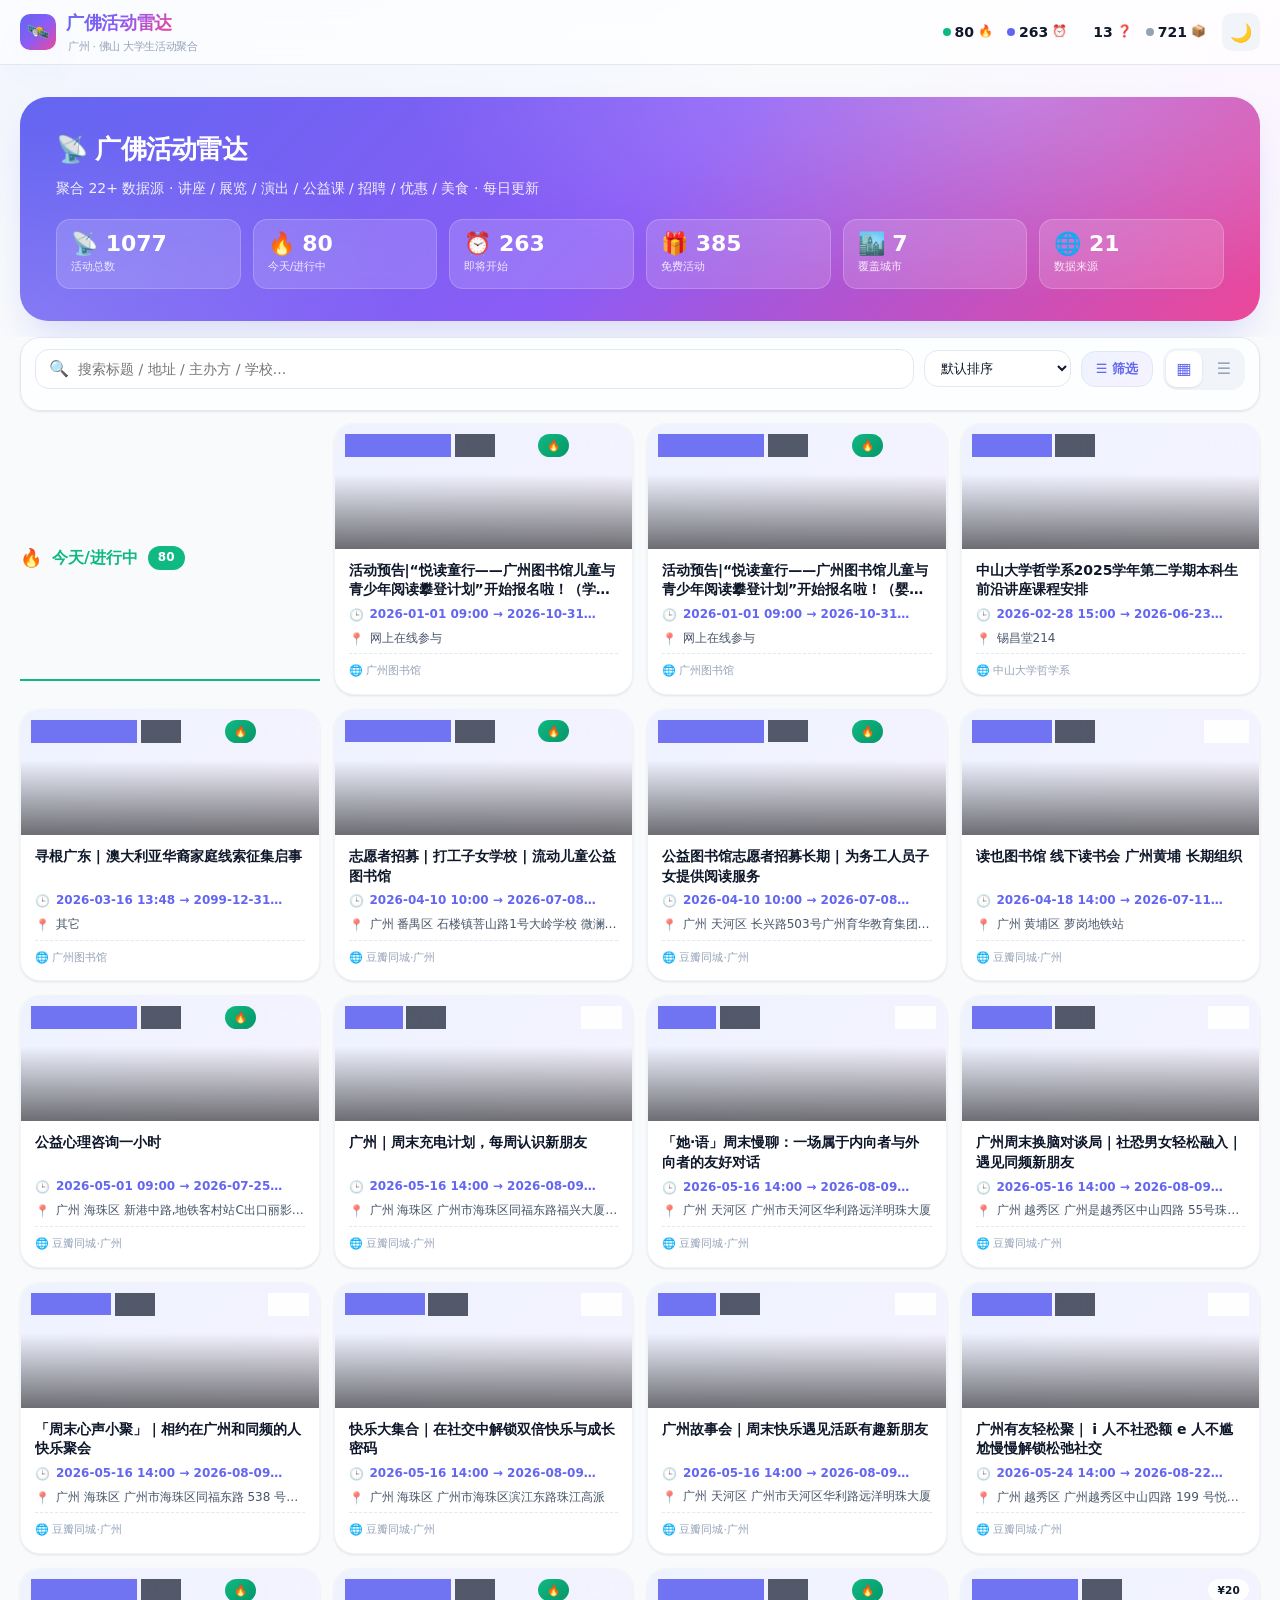
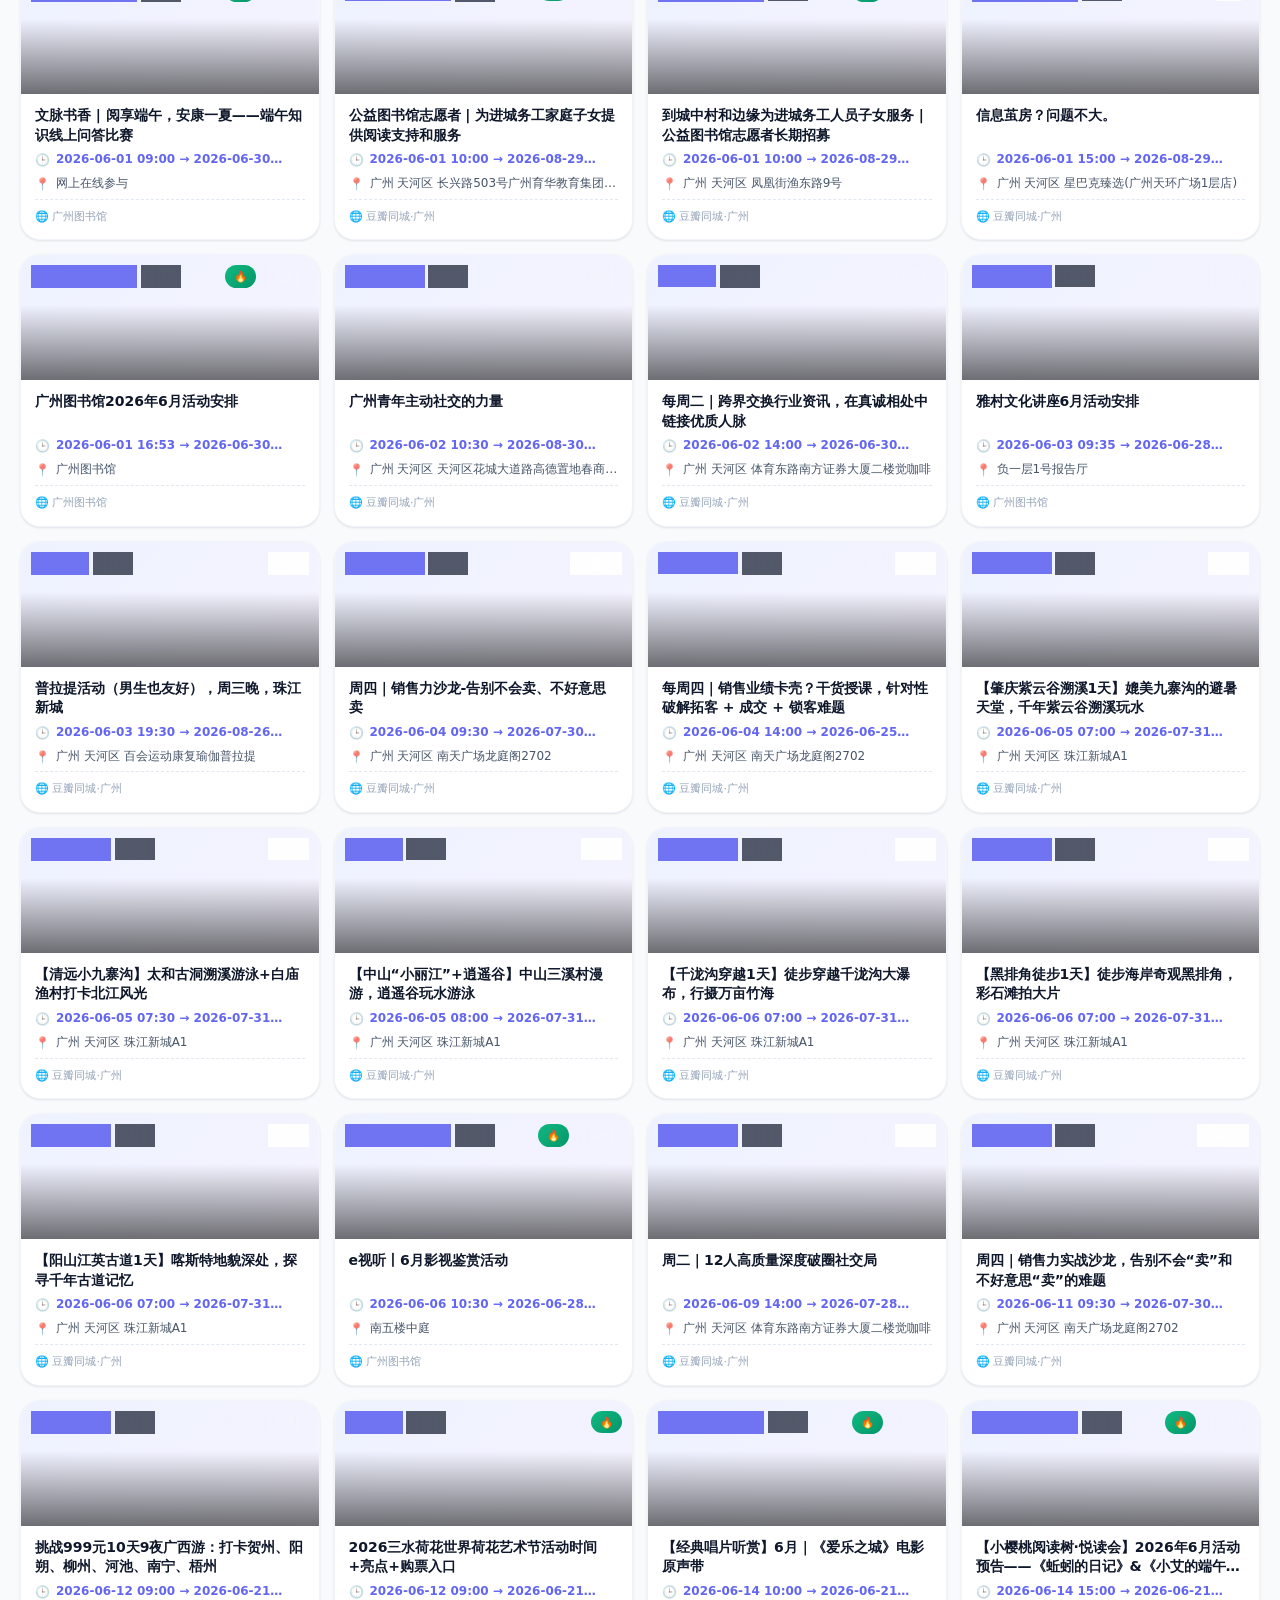
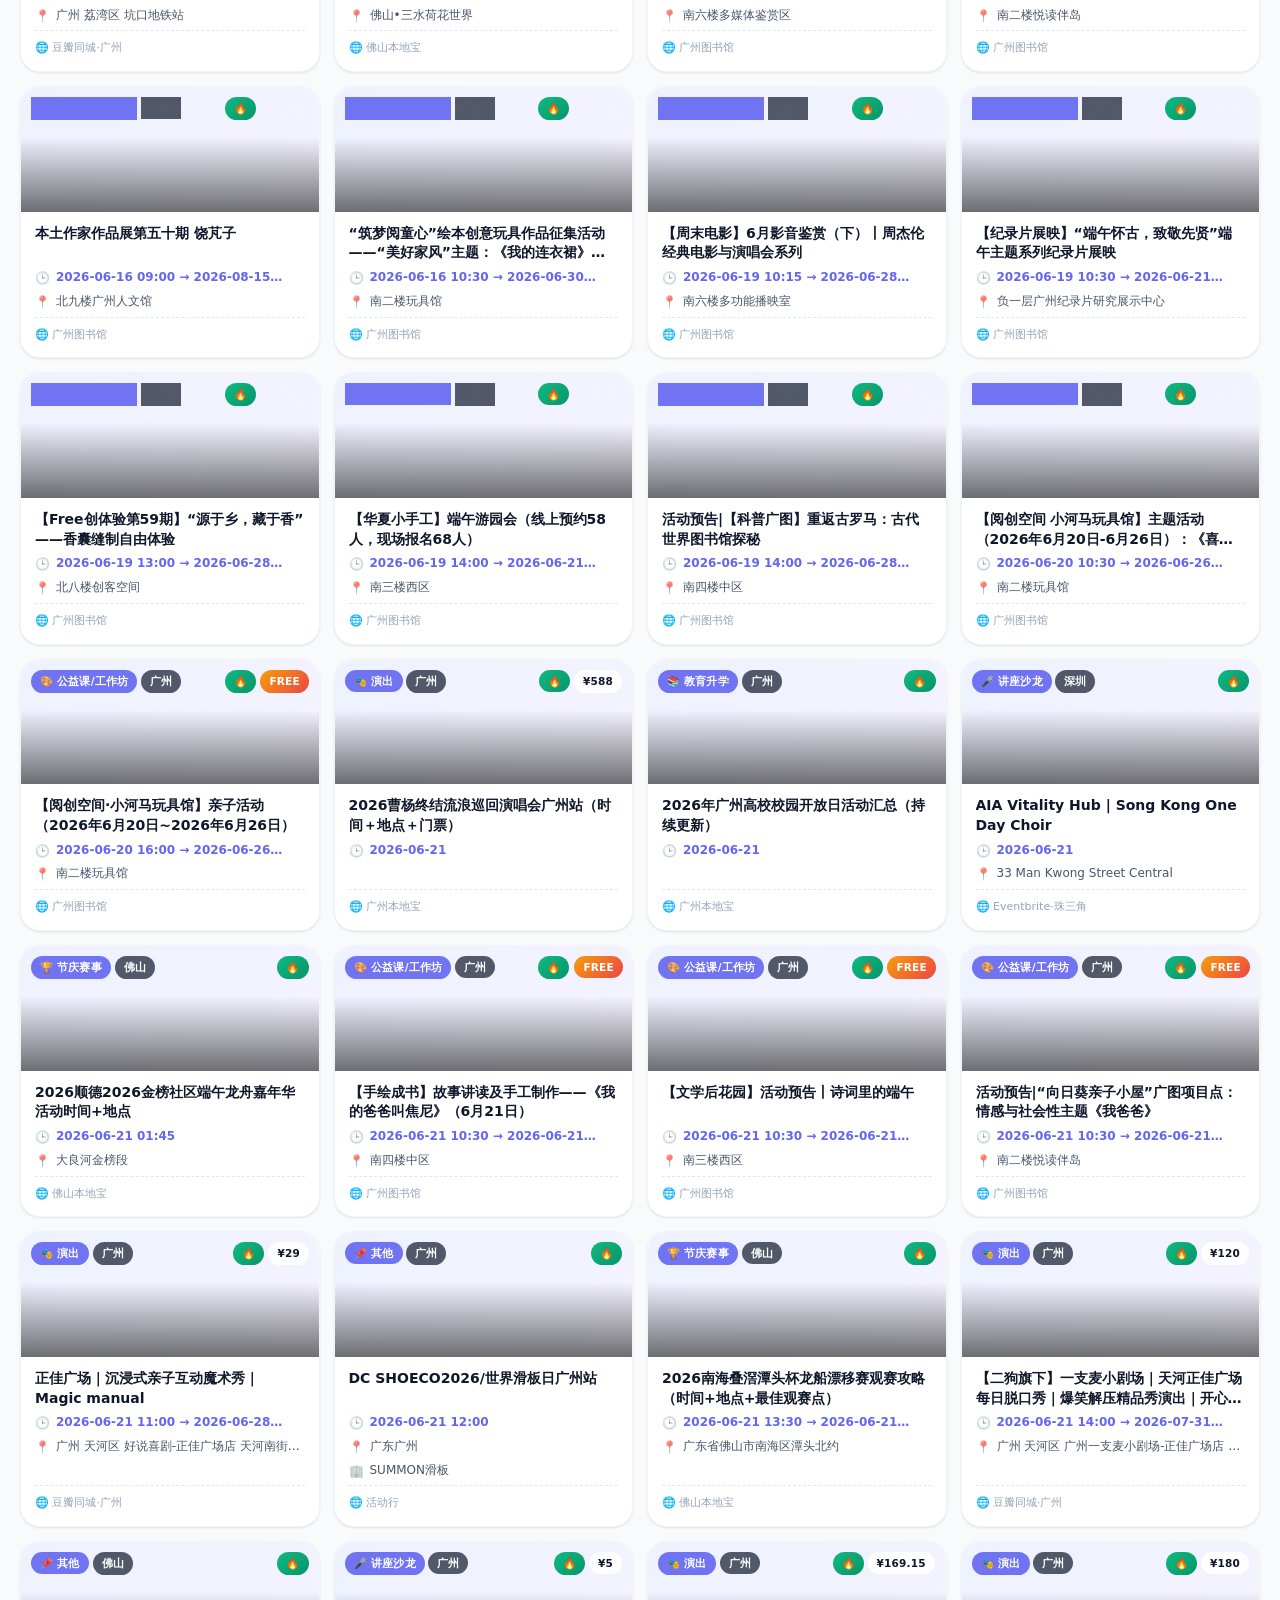
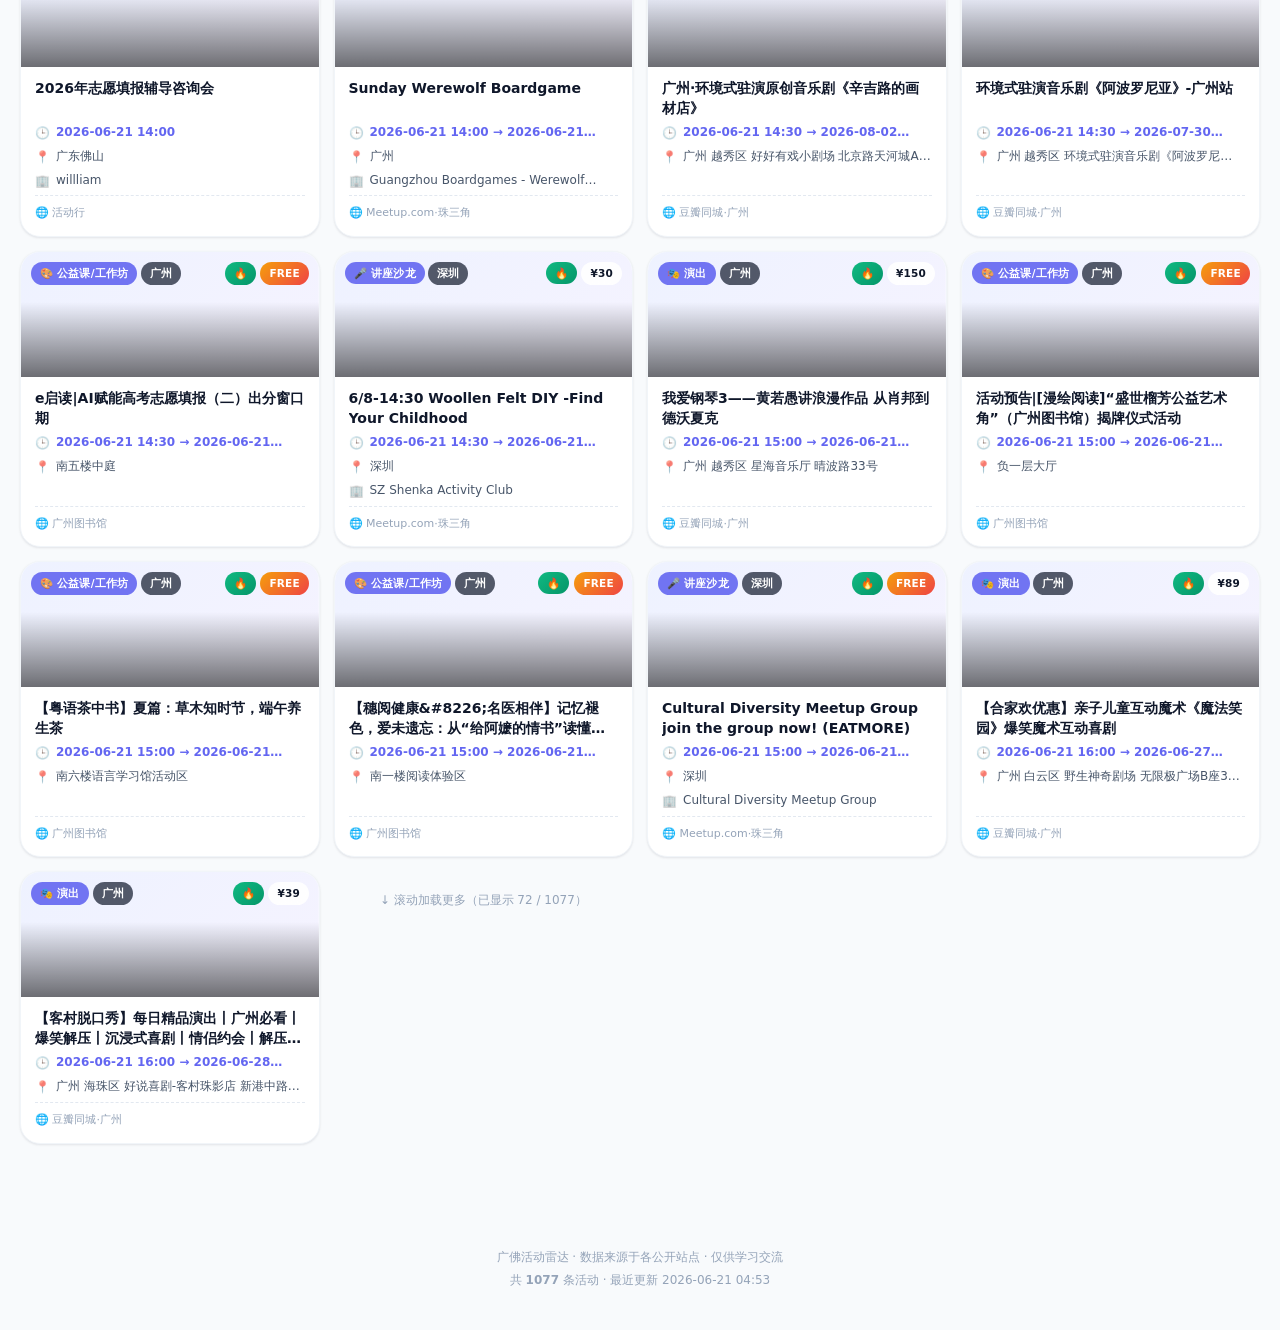
==== commit b9dcbcb1: "feat: 新增筛选切换按钮、优化布局与卡片渲染逻辑 1. 调整筛选按钮位置并添加点击展开收起逻辑，切换按钮状态文本 2. 优化工具栏、卡片网格的内边距与间距，适配移动端显示 3. 为卡片添加img标" ====
--- a/public/index.html
+++ b/public/index.html
@@ -53,12 +53,12 @@
         <option value="price-asc">价格 ↑ (免费优先)</option>
         <option value="title">标题 A-Z</option>
       </select>
+      <button class="filter-toggle" id="filterToggle">☰ 筛选</button>
       <div class="view-toggle">
         <button class="view-btn active" data-view="grid" aria-label="网格视图">▦</button>
         <button class="view-btn" data-view="list" aria-label="列表视图">☰</button>
       </div>
     </div>
-    <button class="filter-toggle" id="filterToggle">☰ 筛选</button>
     <div class="filter-grid" id="filterGrid">
       <div class="filter-row">
         <span class="filter-label">状态</span>
--- a/public/css/style.css
+++ b/public/css/style.css
@@ -309,7 +309,7 @@
   -webkit-backdrop-filter: saturate(180%) blur(20px);
   border: 1px solid var(--line);
   border-radius: var(--radius-lg);
-  padding: 14px 16px;
+  padding: 10px 14px;
   box-shadow: var(--shadow-sm);
 }
 
@@ -442,20 +442,34 @@
 .chip .count { opacity: 0.7; font-size: 11px; margin-left: 2px; }
 
 .filter-toggle {
-  display: none;
+  display: inline-flex;
+  align-items: center;
+  gap: 6px;
   padding: 8px 14px;
   background: var(--brand-soft);
   color: var(--brand);
   border-radius: var(--radius);
   font-size: 13px;
   font-weight: 600;
+  border: 1px solid var(--line);
+  transition: var(--transition);
+}
+.filter-toggle:hover { border-color: var(--brand); }
+.filter-toggle.active { background: var(--brand-grad); color: #fff; border-color: transparent; }
+
+/* 筛选面板默认收起 */
+.filter-grid {
+  display: none;
+  flex-direction: column;
+  gap: 8px;
+  margin-top: 10px;
+}
+.filter-grid.show {
+  display: flex;
 }
 
 @media (max-width: 768px) {
   .toolbar { top: var(--header-h); padding: 0 12px 10px; }
-  .filter-grid { display: none; }
-  .filter-grid.show { display: flex; }
-  .filter-toggle { display: inline-flex; align-items: center; gap: 6px; }
   .search-row { flex-wrap: wrap; }
   .sort-select { flex: 1; }
 }
@@ -502,11 +516,11 @@
 /* Grid view */
 .grid {
   display: grid;
-  grid-template-columns: repeat(auto-fill, minmax(280px, 1fr));
-  gap: 16px;
+  grid-template-columns: repeat(auto-fill, minmax(240px, 1fr));
+  gap: 14px;
 }
 @media (max-width: 600px) {
-  .grid { grid-template-columns: repeat(auto-fill, minmax(160px, 1fr)); gap: 10px; }
+  .grid { grid-template-columns: repeat(auto-fill, minmax(150px, 1fr)); gap: 10px; }
 }
 
 /* List view */
@@ -539,13 +553,22 @@
 
 .card-poster {
   width: 100%;
-  padding-top: 56%;
+  padding-top: 42%;
   background: var(--brand-soft);
   background-size: cover;
   background-position: center;
   position: relative;
   overflow: hidden;
 }
+.card-poster img {
+  position: absolute;
+  inset: 0;
+  width: 100%;
+  height: 100%;
+  object-fit: cover;
+  display: block;
+}
+.card-poster img.broken { display: none; }
 .card-poster::after {
   content: "";
   position: absolute;
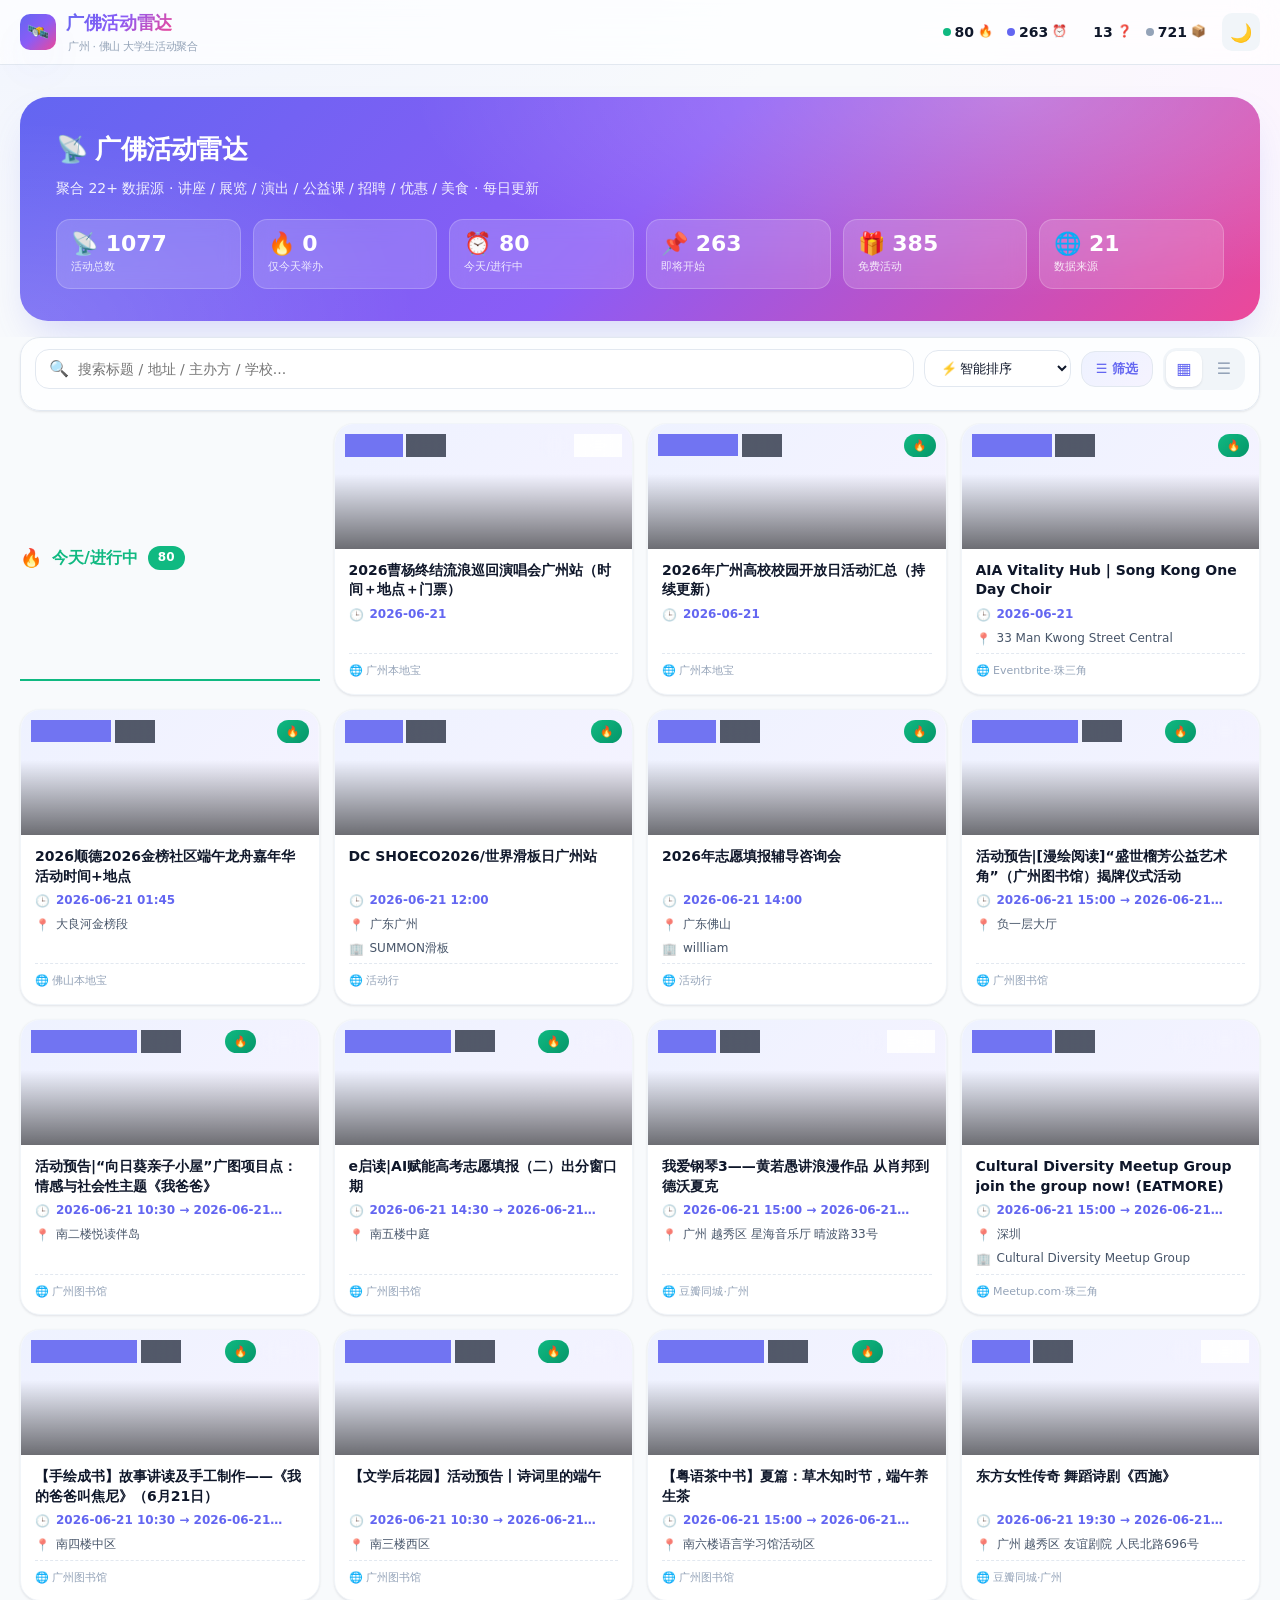
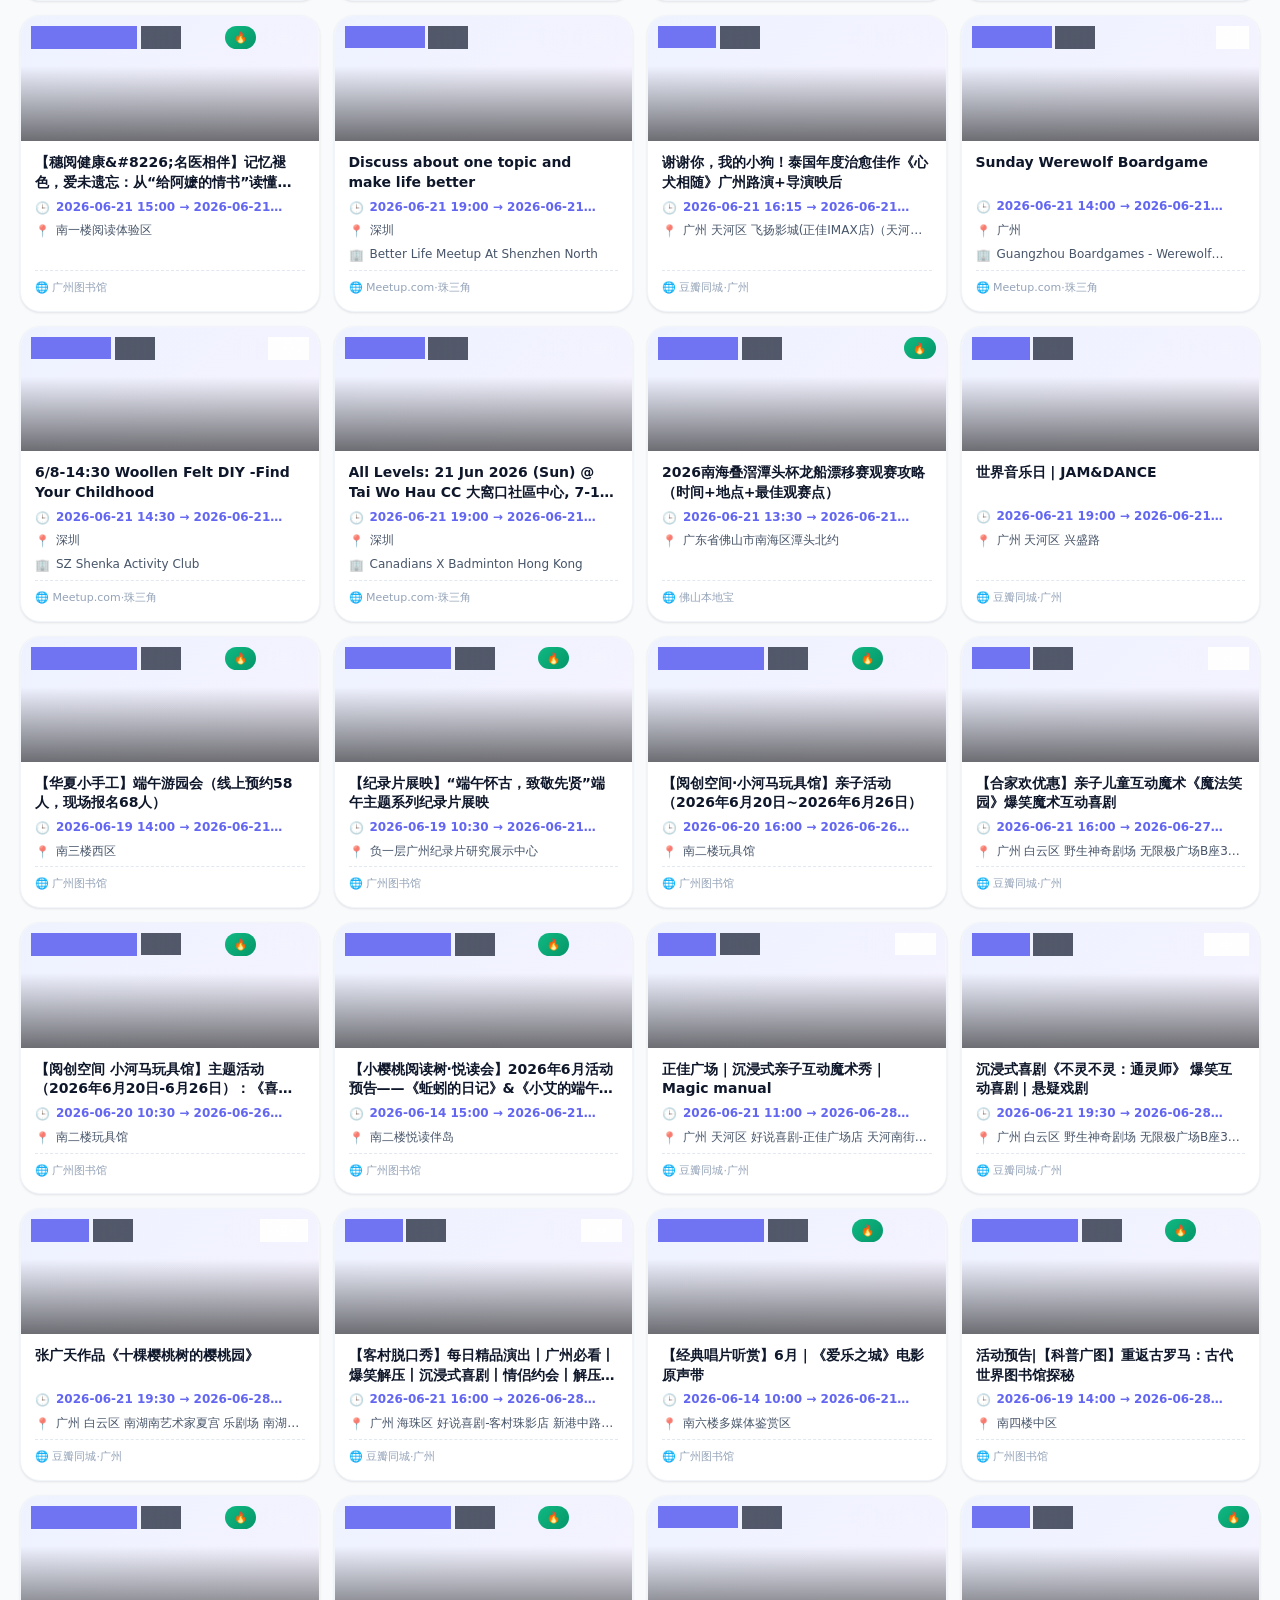
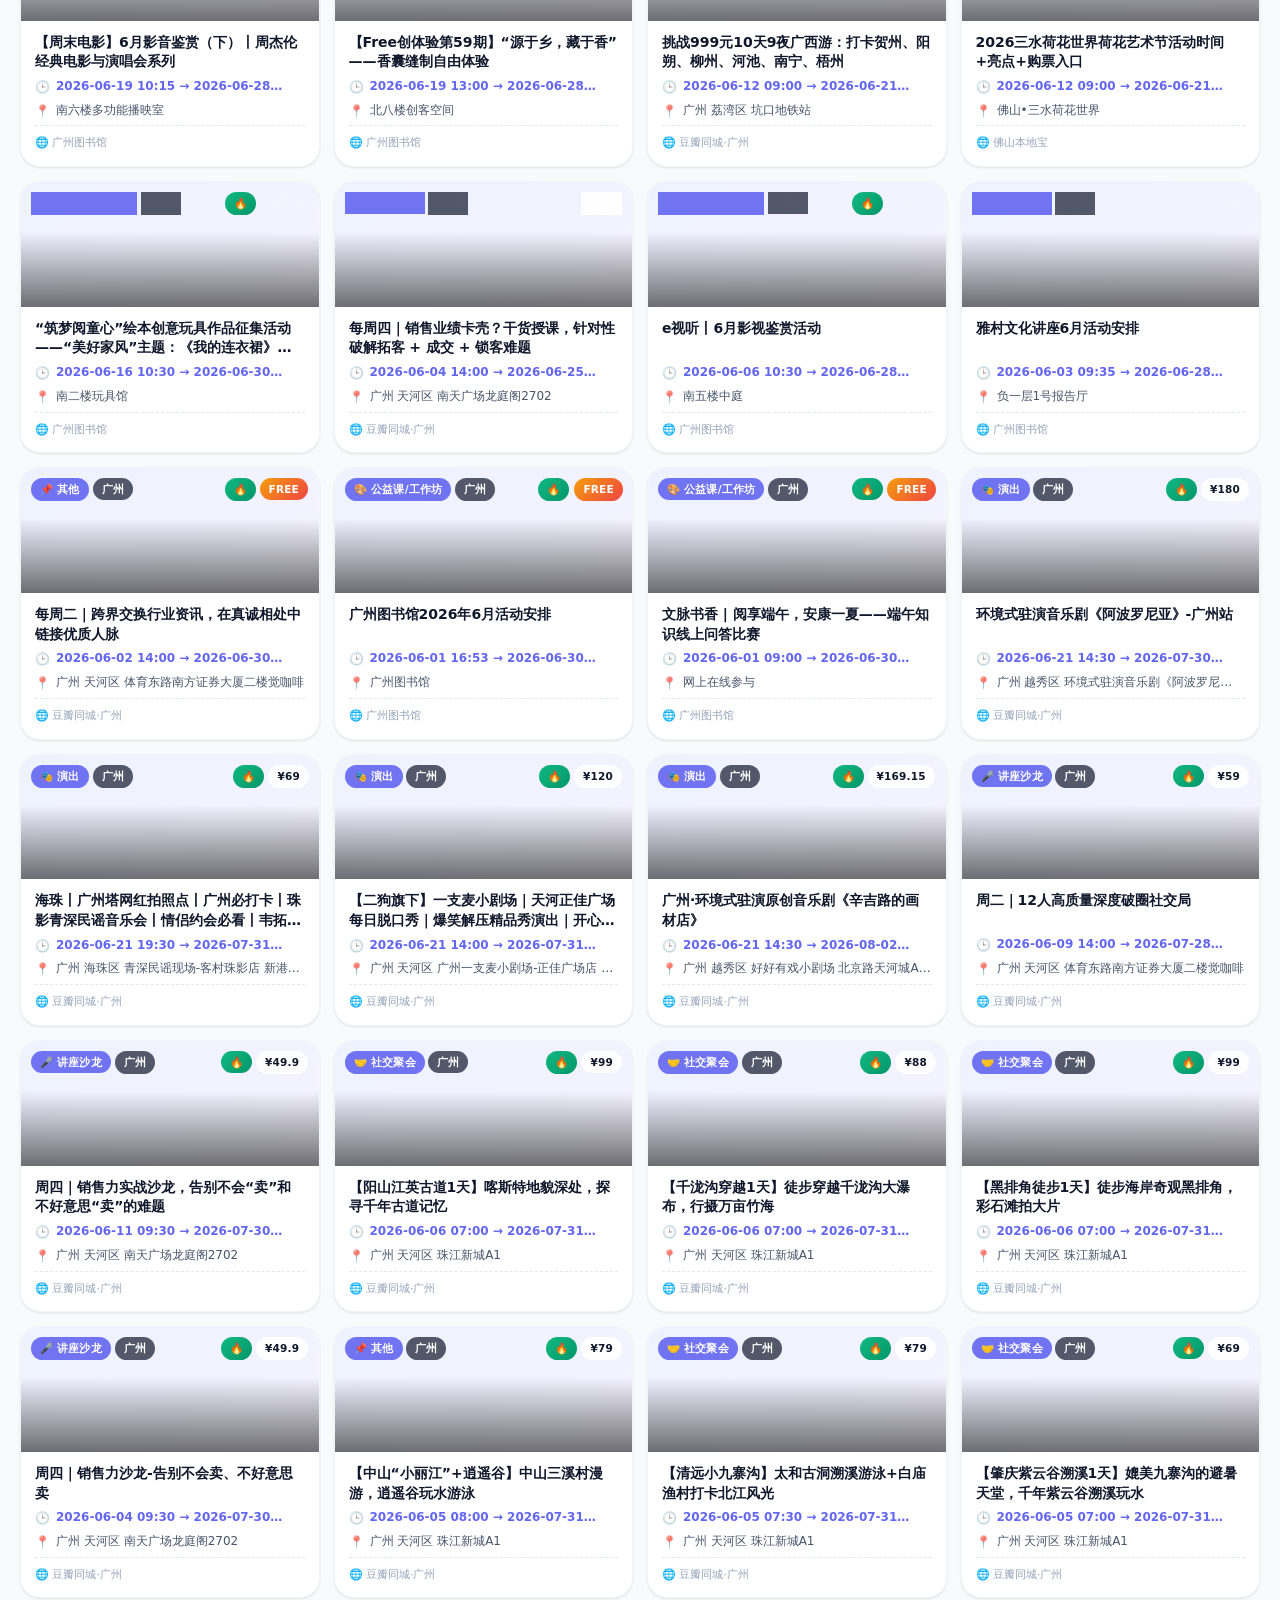
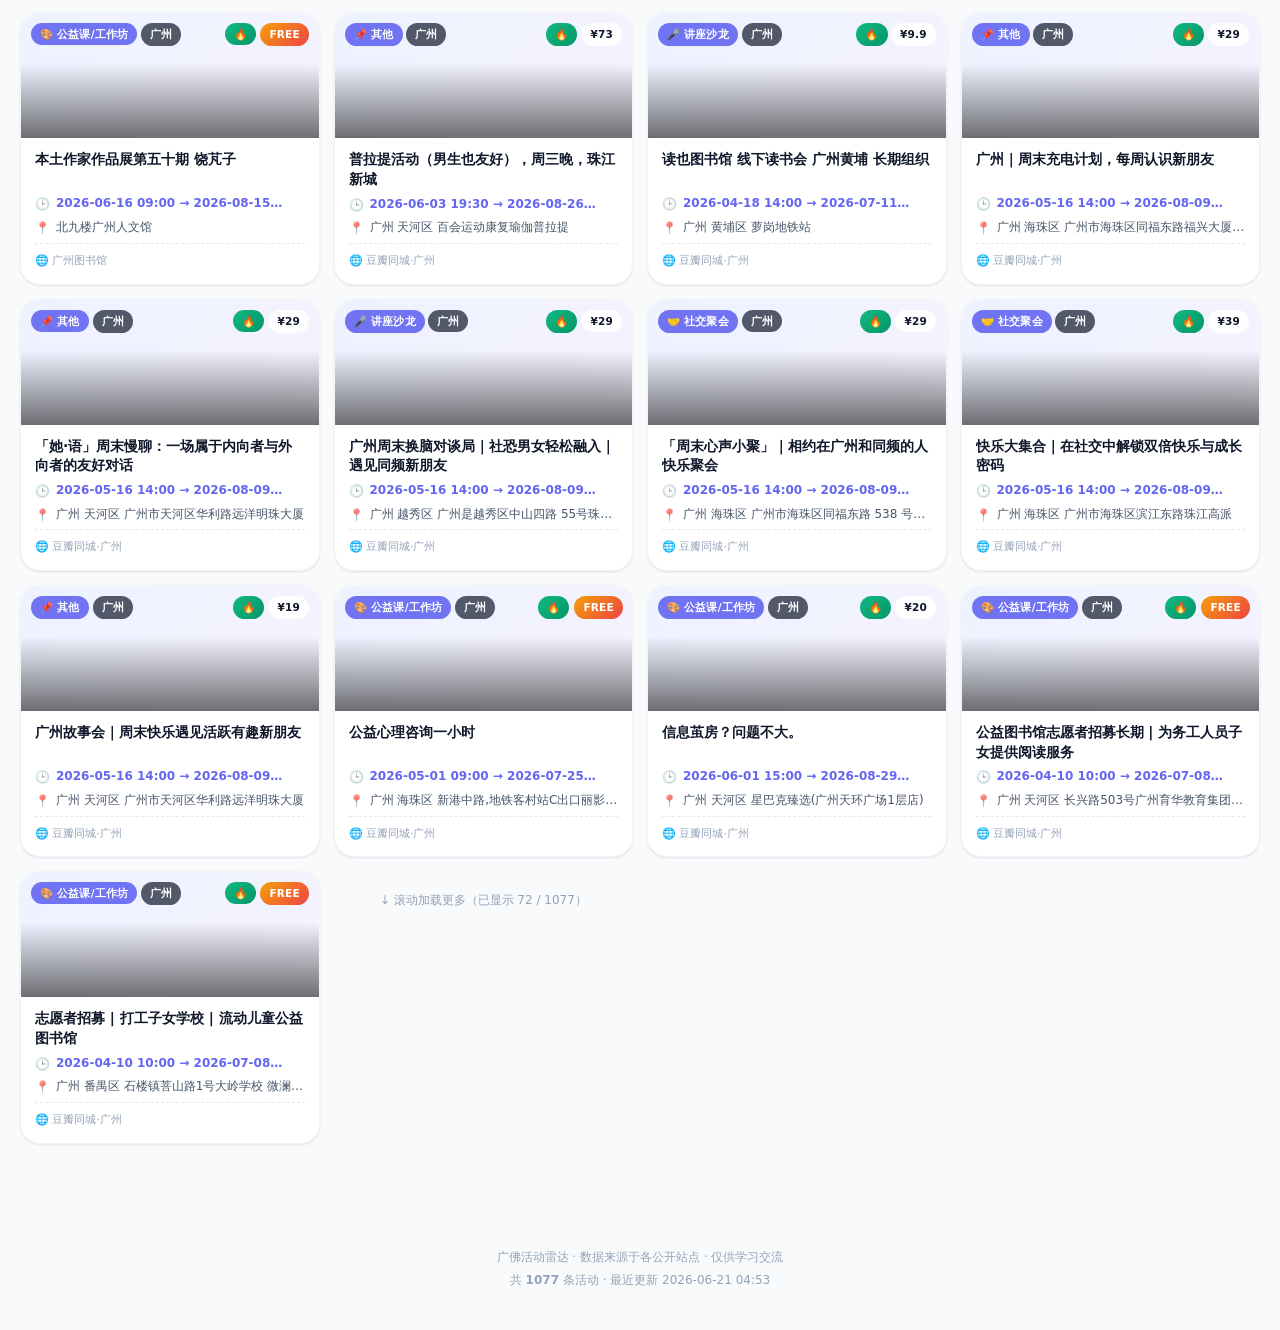
==== commit a76b66a7: "feat: add smart sort and today-only activity highlighting 实现智能排序逻辑，优先展示今日单日活动，辅以时长、结束时间排序；为今日活动添加渐变边" ====
--- a/public/index.html
+++ b/public/index.html
@@ -47,7 +47,7 @@
         <button class="search-clear" id="searchClear" aria-label="清空">✕</button>
       </div>
       <select class="sort-select" id="sortSelect">
-        <option value="default">默认排序</option>
+        <option value="default">⚡ 智能排序</option>
         <option value="time-asc">时间 ↑ (近→远)</option>
         <option value="time-desc">时间 ↓ (远→近)</option>
         <option value="price-asc">价格 ↑ (免费优先)</option>
--- a/public/css/style.css
+++ b/public/css/style.css
@@ -551,6 +551,35 @@
 .card.archived { opacity: 0.62; }
 .card.archived:hover { opacity: 1; }
 
+/* ============ 仅今天 特殊高亮 ============ */
+.card.today-only {
+  border: 2px solid transparent;
+  background:
+    linear-gradient(var(--surface), var(--surface)) padding-box,
+    linear-gradient(135deg, #f59e0b, #ef4444, #ec4899) border-box;
+  box-shadow: 0 0 0 1px rgba(245, 158, 11, 0.2), 0 4px 16px -4px rgba(239, 68, 68, 0.3);
+  animation: fadeInUp 0.3s ease-out backwards, todayPulse 2.5s ease-in-out infinite;
+}
+.card.today-only:hover {
+  transform: translateY(-6px);
+  box-shadow: 0 0 0 1px rgba(245, 158, 11, 0.4), 0 12px 28px -6px rgba(239, 68, 68, 0.45);
+}
+@keyframes todayPulse {
+  0%, 100% { box-shadow: 0 0 0 1px rgba(245, 158, 11, 0.2), 0 4px 16px -4px rgba(239, 68, 68, 0.3); }
+  50% { box-shadow: 0 0 0 2px rgba(245, 158, 11, 0.45), 0 6px 22px -4px rgba(239, 68, 68, 0.5); }
+}
+.badge.today-only-badge {
+  background: linear-gradient(135deg, #f59e0b, #ef4444);
+  font-weight: 800;
+  letter-spacing: 0.03em;
+  box-shadow: 0 2px 8px rgba(239, 68, 68, 0.4);
+  animation: badgeBlink 1.8s ease-in-out infinite;
+}
+@keyframes badgeBlink {
+  0%, 100% { opacity: 1; }
+  50% { opacity: 0.75; }
+}
+
 .card-poster {
   width: 100%;
   padding-top: 42%;
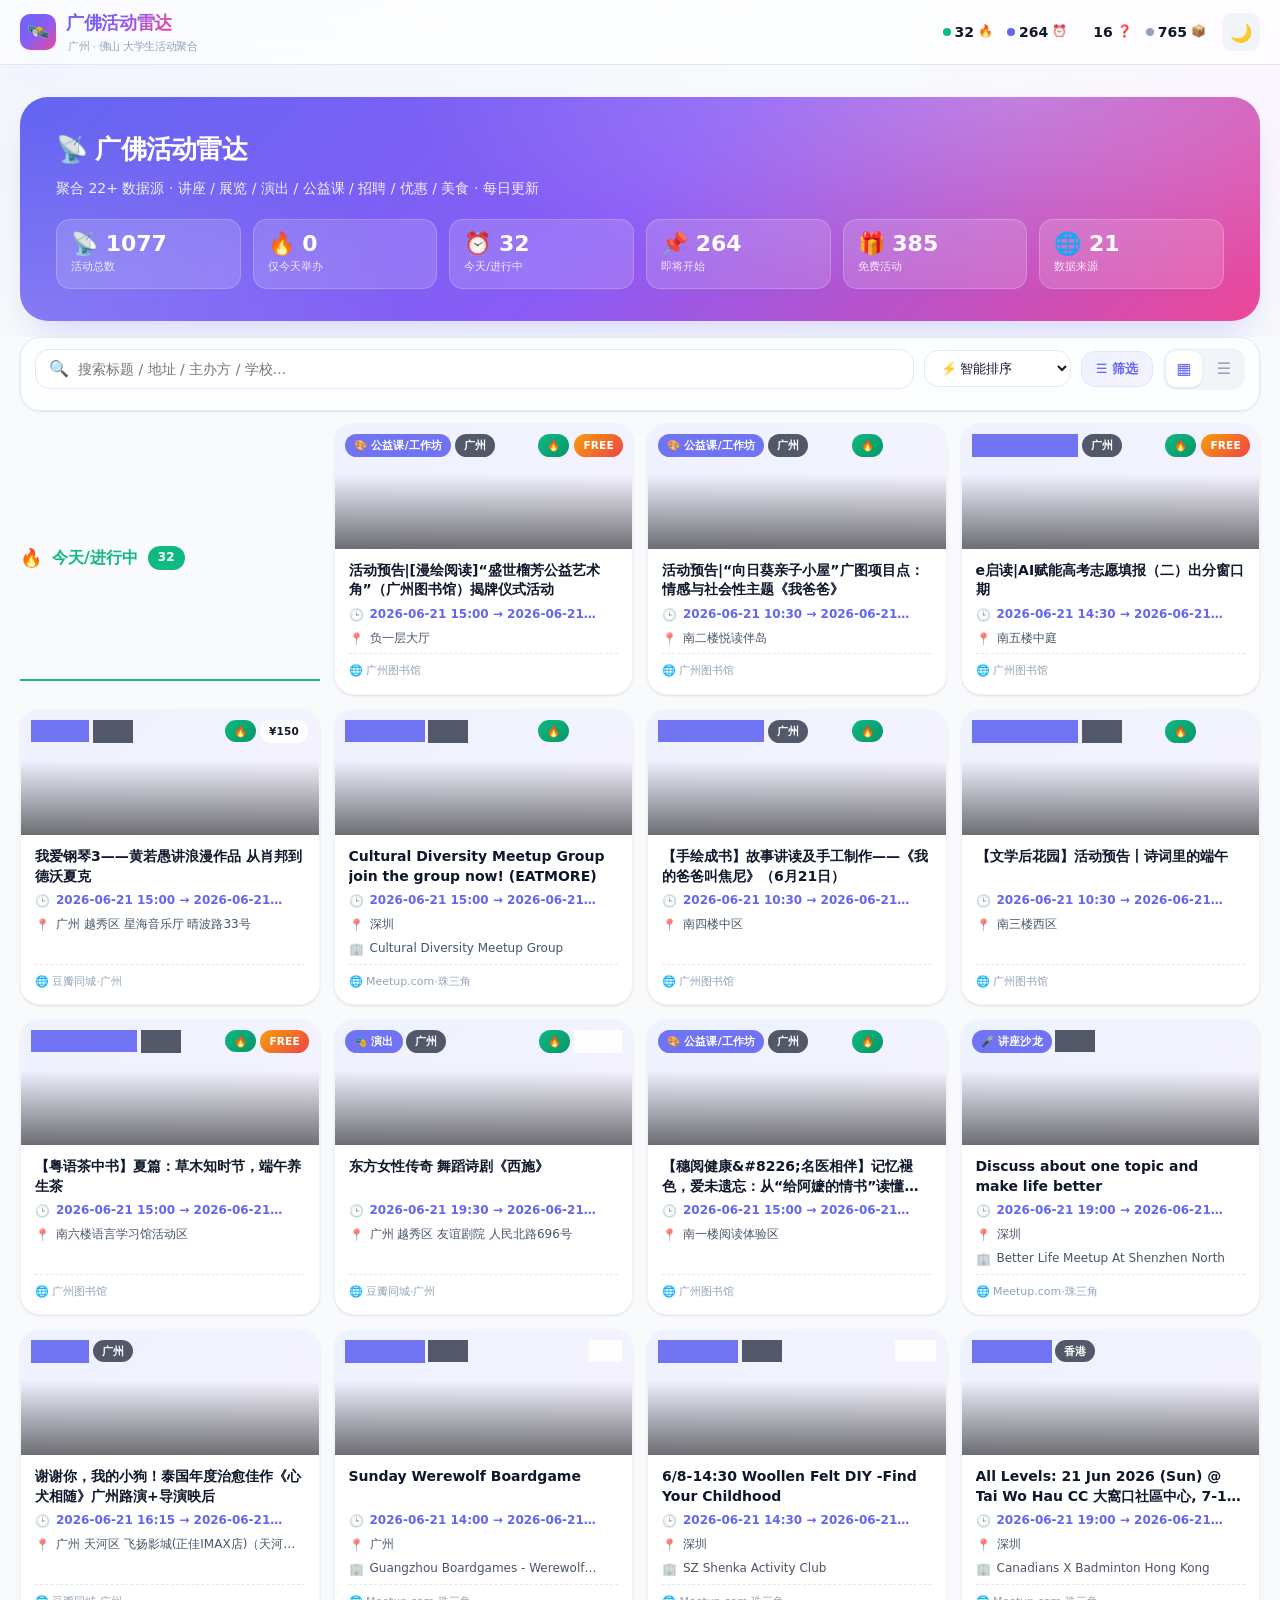
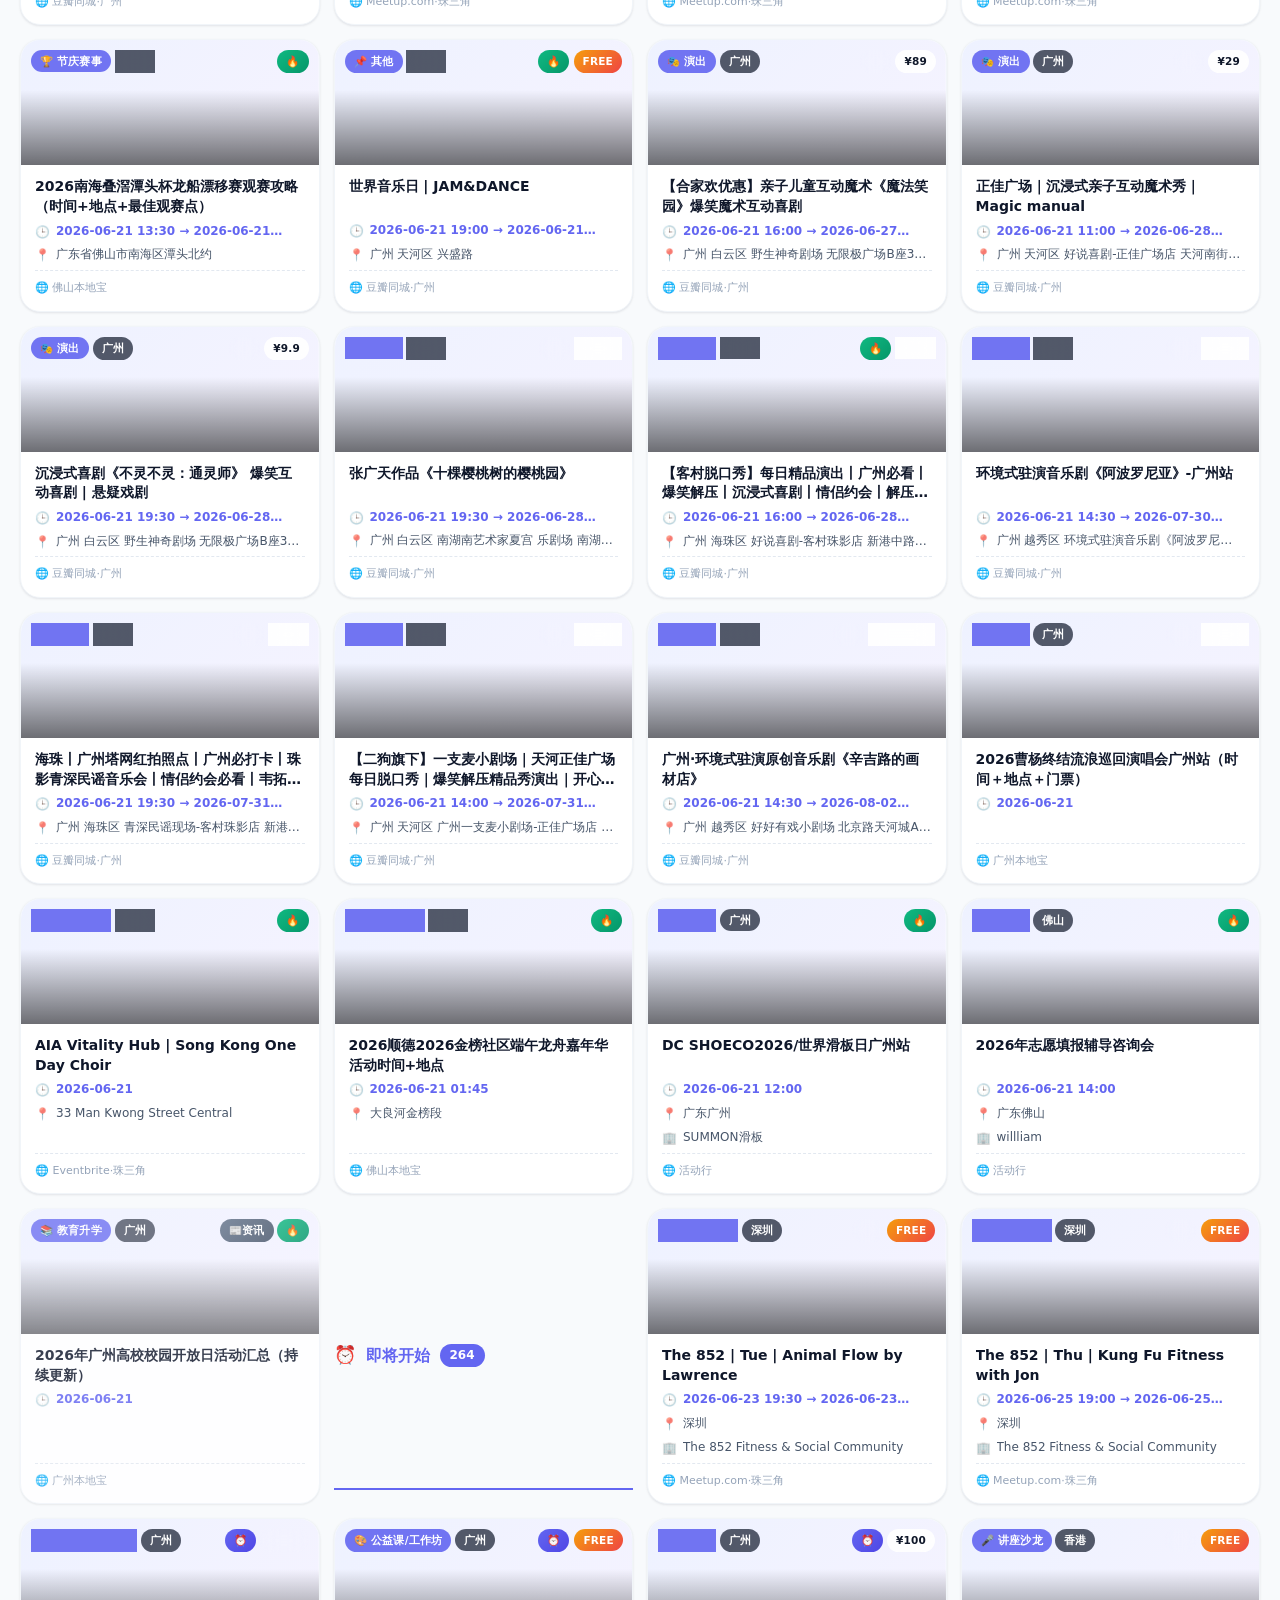
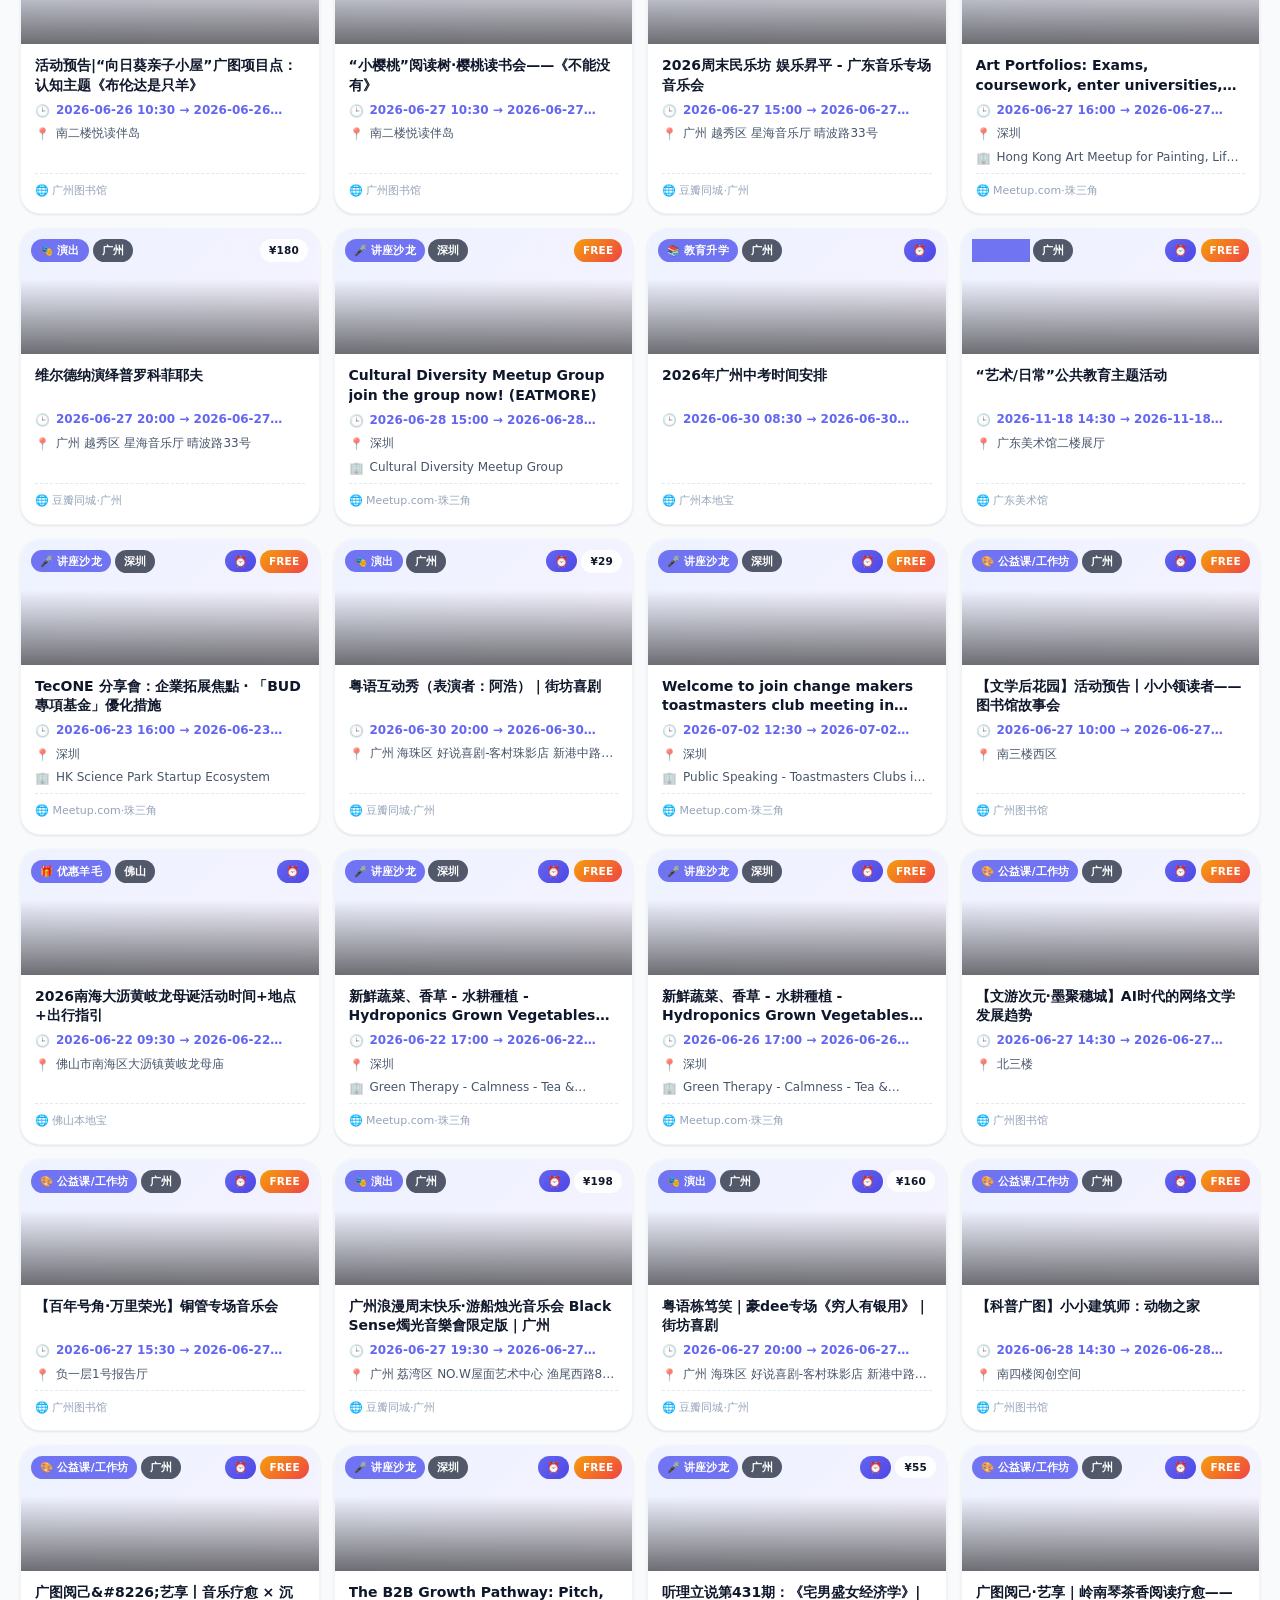
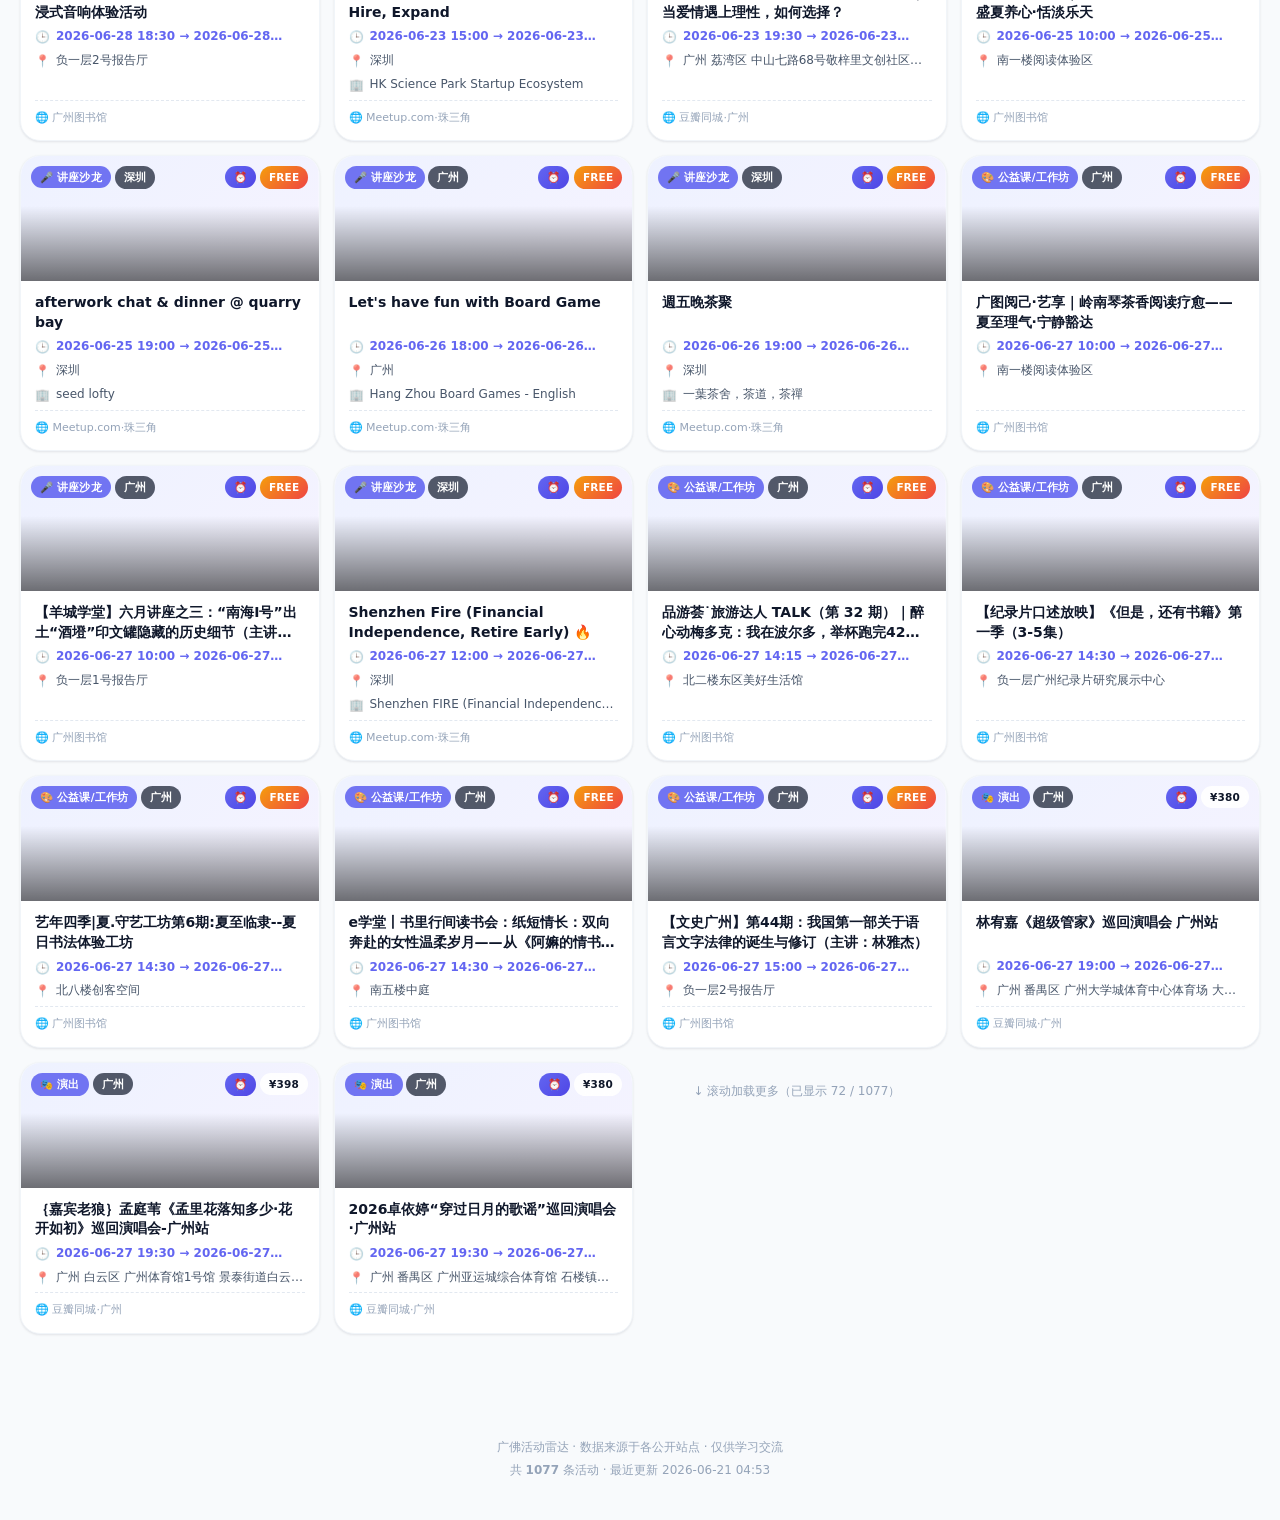
==== commit 0a9e71f8: "feat: add content type filter and auto-tagging system 1. 新增内容类型检测工具函数，区分活动与资讯内容 2. 添加类型筛选器到前端页面，支持按活" ====
--- a/public/index.html
+++ b/public/index.html
@@ -80,6 +80,10 @@
         <span class="filter-label">价格</span>
         <div class="chips" id="chipsPrice"></div>
       </div>
+      <div class="filter-row">
+        <span class="filter-label">类型</span>
+        <div class="chips" id="chipsCtype"></div>
+      </div>
     </div>
   </div>
 </div>
--- a/public/css/style.css
+++ b/public/css/style.css
@@ -636,6 +636,11 @@
 .badge.status-upcoming { background: linear-gradient(135deg, #6366f1, #4f46e5); }
 .badge.status-archived { background: linear-gradient(135deg, #94a3b8, #64748b); }
 .badge.status-unknown { background: linear-gradient(135deg, #f59e0b, #d97706); }
+.badge.info-badge { background: linear-gradient(135deg, #64748b, #475569); font-weight: 700; }
+
+/* 资讯/攻略类卡片：轻微半透明，降低视觉权重 */
+.card.info-card { opacity: 0.82; }
+.card.info-card:hover { opacity: 1; }
 
 .card-body {
   padding: 12px 14px 14px;
